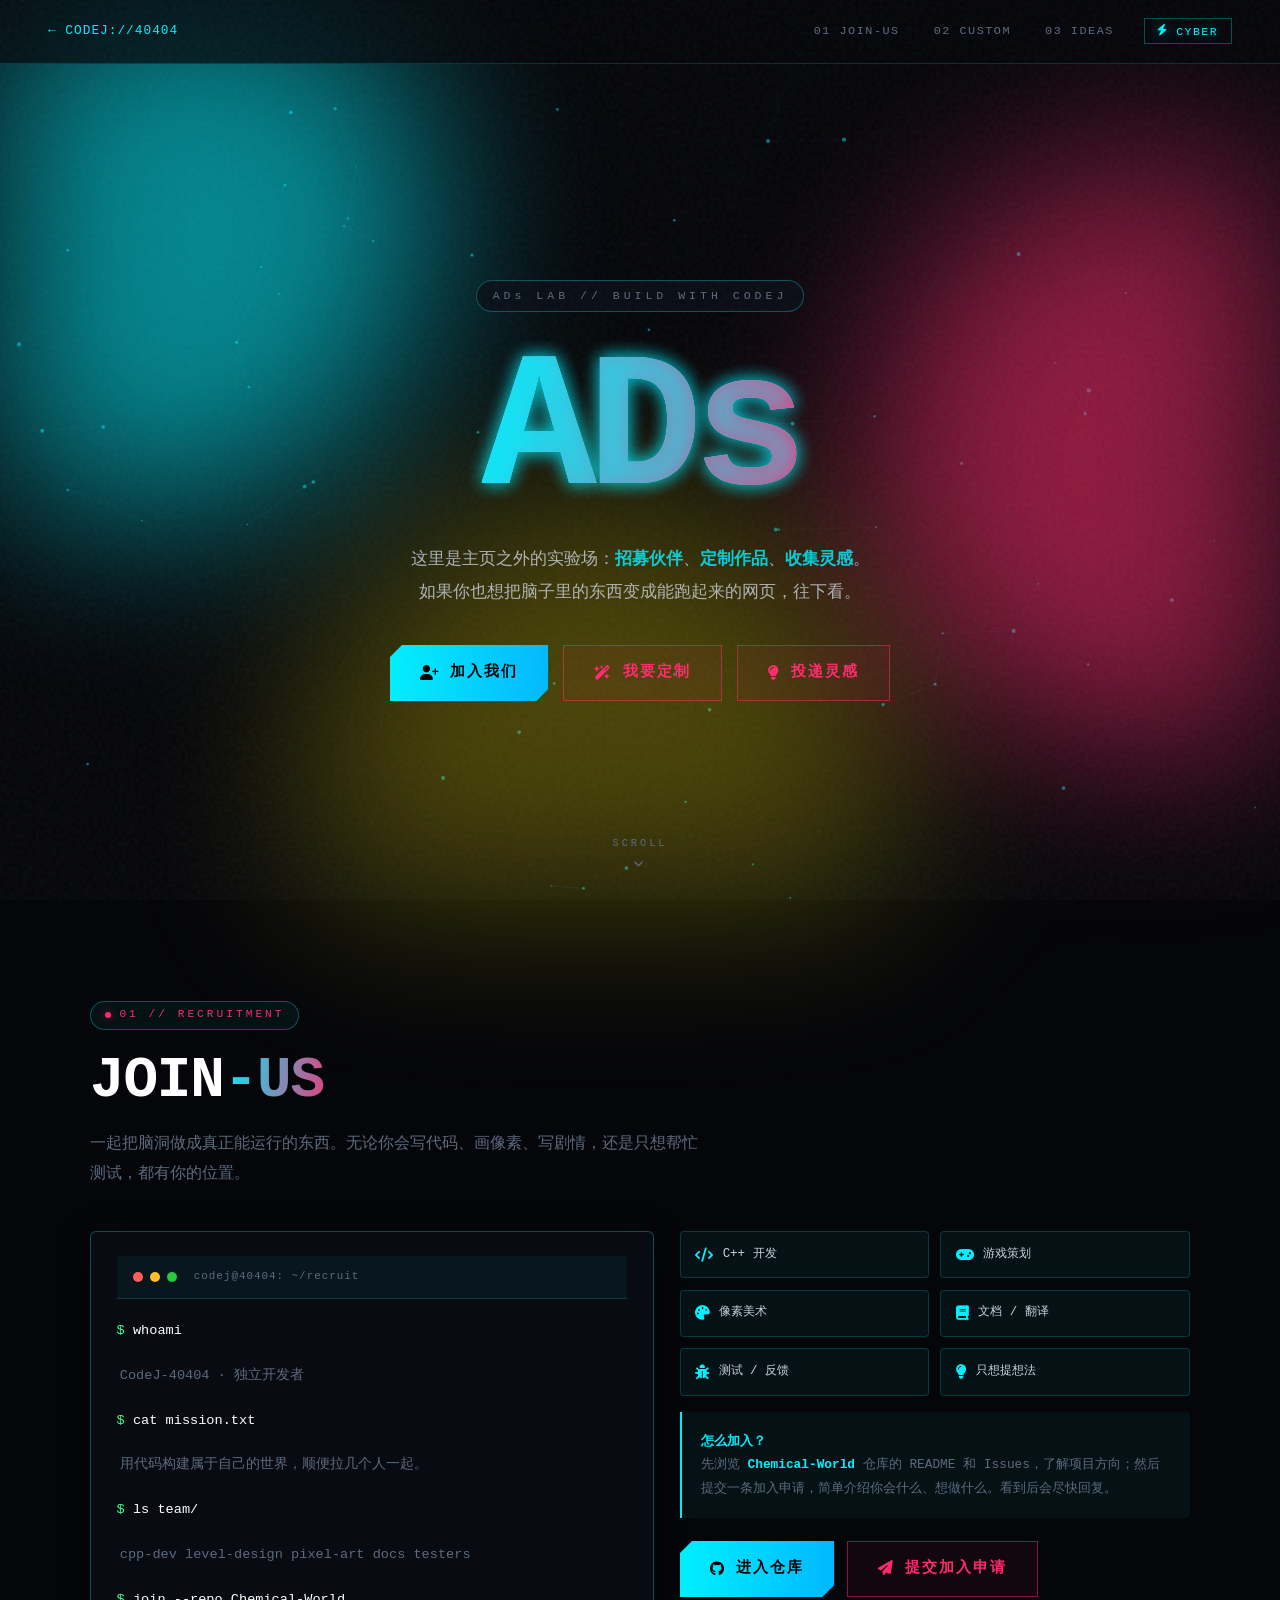
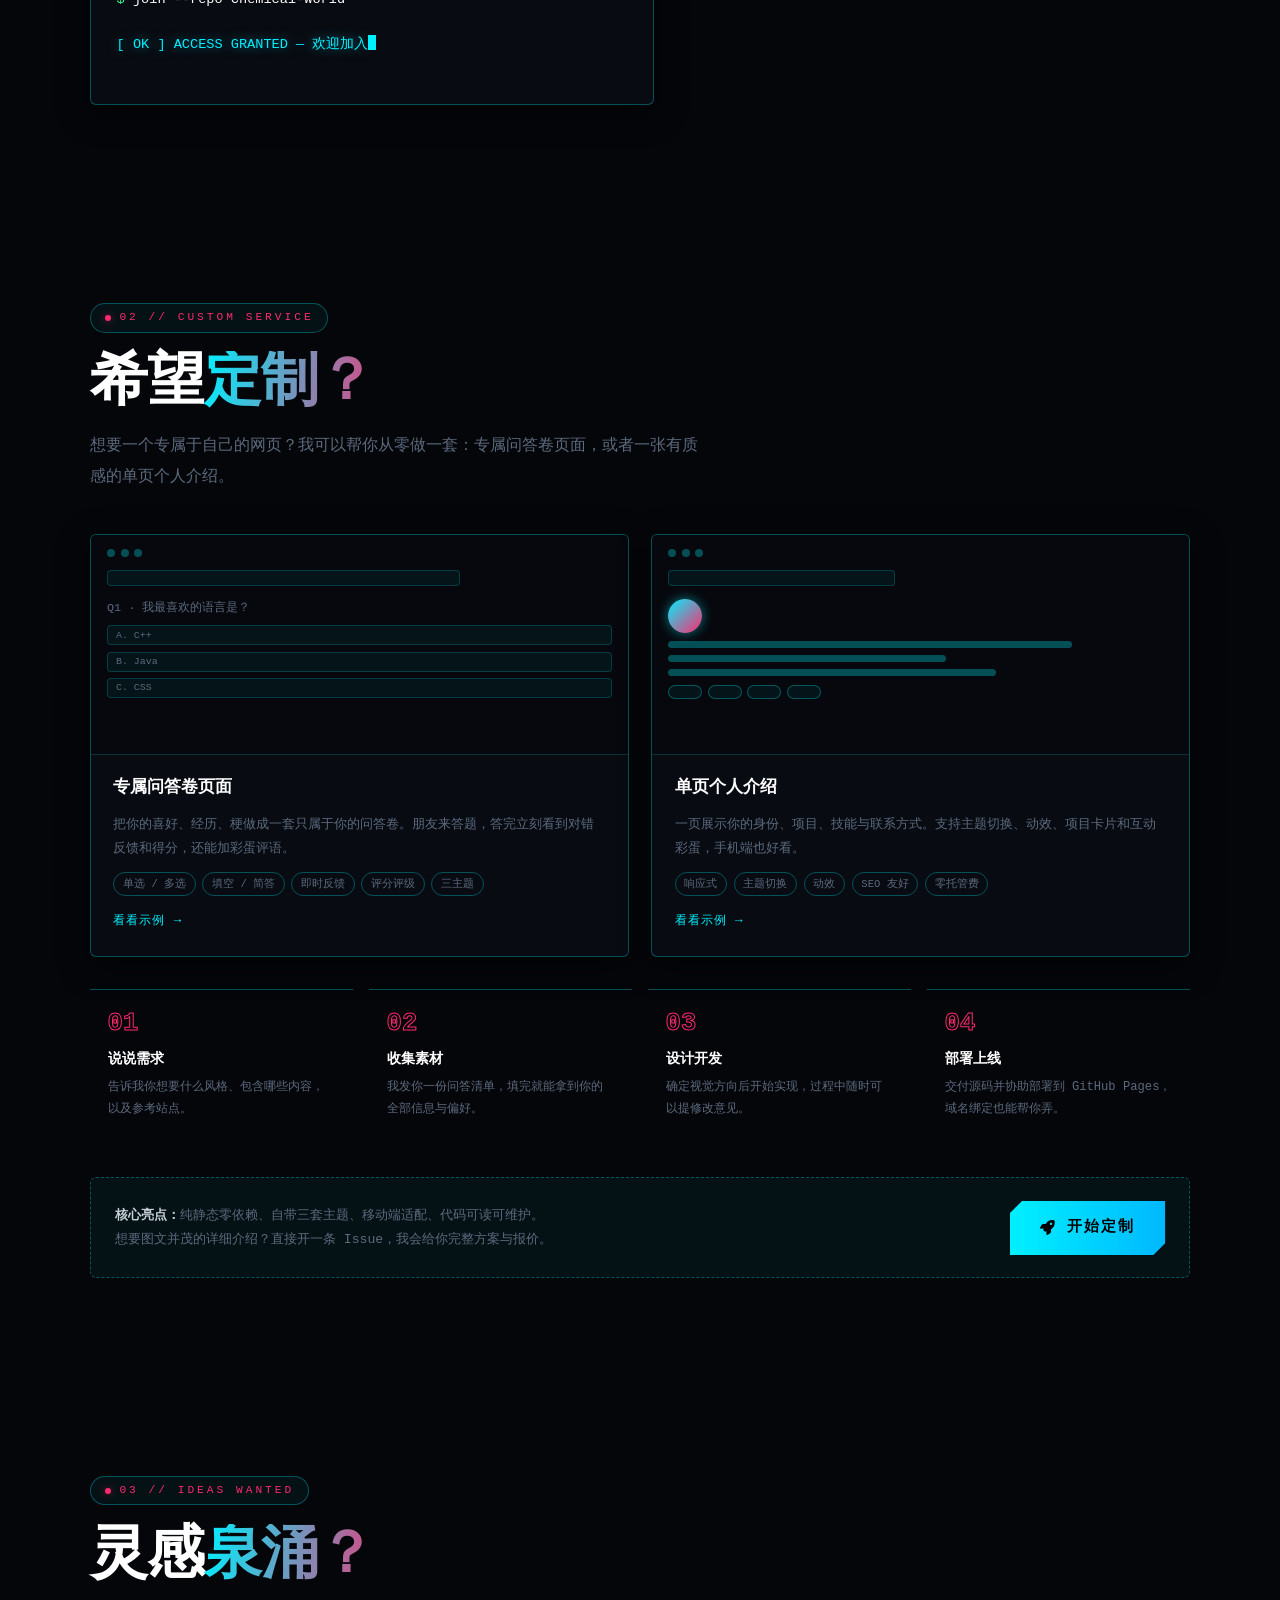
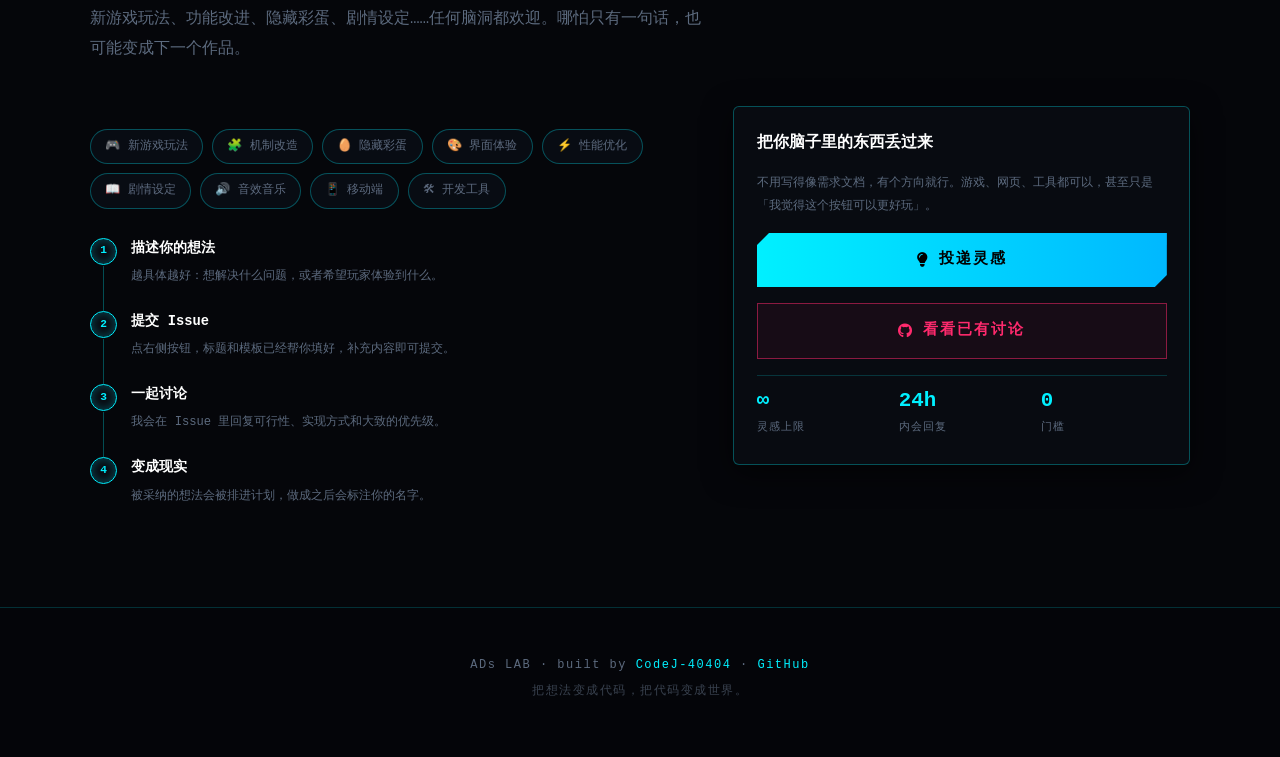
==== ads.html @ a6699bb8 "Add ADs section: recruitment, custom service and ideas hub" ====
<!DOCTYPE html>
<html lang="zh-CN" data-theme="cyber">
<head>
<meta charset="UTF-8">
<meta name="viewport" content="width=device-width, initial-scale=1.0">
<title>ADs // LAB — Join, Custom, Ideas</title>
<link rel="stylesheet" href="https://cdnjs.cloudflare.com/ajax/libs/font-awesome/6.5.2/css/all.min.css">
<link rel="stylesheet" href="style.css">
<script>
  (function(){
    try {
      var t = localStorage.getItem('codej-theme') || 'cyber';
      document.documentElement.setAttribute('data-theme', t);
    } catch(e){}
  })();
</script>
<style>
  /* ============ 基础 ============ */
  html { scroll-behavior: smooth; }
  body.ads-page {
    min-height: 100vh;
    overflow-x: hidden;
    background: var(--bg);
  }
  .ads-wrap { position: relative; z-index: 2; }

  /* ============ 背景层 ============ */
  #ad-canvas {
    position: fixed; inset: 0; width: 100%; height: 100%;
    z-index: 0; pointer-events: none; opacity: 0.85;
  }
  .aurora {
    position: fixed; inset: 0; z-index: 0; pointer-events: none; overflow: hidden;
    filter: blur(90px); opacity: 0.55;
  }
  .aurora span {
    position: absolute; border-radius: 50%;
    width: 46vw; height: 46vw; max-width: 620px; max-height: 620px;
    animation: auroraFloat 18s ease-in-out infinite alternate;
  }
  .aurora span:nth-child(1) { background: var(--a1); left: -12%; top: -8%; }
  .aurora span:nth-child(2) { background: var(--a2); right: -14%; top: 18%; animation-delay: -6s; }
  .aurora span:nth-child(3) { background: var(--a3); left: 24%; bottom: -20%; animation-delay: -11s; opacity: 0.5; }
  @keyframes auroraFloat {
    0%   { transform: translate3d(0, 0, 0) scale(1); }
    50%  { transform: translate3d(6vw, 4vh, 0) scale(1.18); }
    100% { transform: translate3d(-5vw, -3vh, 0) scale(0.9); }
  }
  .noise {
    position: fixed; inset: 0; z-index: 3; pointer-events: none; opacity: 0.05;
    background-image: url("data:image/svg+xml,%3Csvg viewBox='0 0 256 256' xmlns='http://www.w3.org/2000/svg'%3E%3Cfilter id='n'%3E%3CfeTurbulence type='fractalNoise' baseFrequency='0.85' numOctaves='3'/%3E%3C/filter%3E%3Crect width='100%25' height='100%25' filter='url(%23n)'/%3E%3C/svg%3E");
  }

  /* ============ 顶部导航 ============ */
  .ads-nav {
    position: sticky; top: 0; z-index: 40;
    display: flex; align-items: center; gap: 1rem;
    padding: 0.85rem clamp(1rem, 4vw, 3rem);
    background: color-mix(in srgb, var(--bg) 72%, transparent);
    backdrop-filter: blur(14px); -webkit-backdrop-filter: blur(14px);
    border-bottom: 1px solid var(--line);
  }
  .ads-back {
    font-size: 0.8rem; letter-spacing: 1px; text-decoration: none;
    color: var(--a1); white-space: nowrap;
  }
  .ads-back:hover { text-shadow: var(--glow-a1); }
  .ads-links { display: flex; gap: 0.4rem; margin-left: auto; }
  .ads-links a {
    font-size: 0.74rem; letter-spacing: 1.5px; text-decoration: none;
    color: var(--dim); padding: 0.45rem 0.8rem; border-radius: var(--btn-radius);
    border: 1px solid transparent; transition: color .2s, border-color .2s, background .2s;
  }
  .ads-links a:hover { color: var(--a1); border-color: var(--line2); background: var(--panel3); }
  #theme-toggle { flex-shrink: 0; }

  /* ============ 通用排版 ============ */
  .ads-section {
    max-width: 1180px; margin: 0 auto;
    padding: clamp(4.5rem, 11vh, 8rem) clamp(1rem, 4vw, 2.5rem);
    position: relative;
  }
  .sec-tag {
    display: inline-flex; align-items: center; gap: .55rem;
    font-size: .7rem; letter-spacing: 3px; color: var(--a2);
    border: 1px solid var(--line2); border-radius: 99px;
    padding: .3rem .85rem; margin-bottom: 1.2rem;
    background: var(--panel3);
  }
  .sec-tag::before {
    content: ''; width: 6px; height: 6px; border-radius: 50%;
    background: var(--a2); box-shadow: var(--glow-a2);
    animation: pulseDot 1.8s infinite;
  }
  @keyframes pulseDot { 0%,100%{opacity:1;transform:scale(1)} 50%{opacity:.3;transform:scale(.7)} }
  .sec-h {
    font-size: clamp(2rem, 5.4vw, 3.6rem); line-height: 1.1;
    color: var(--title); letter-spacing: -0.02em; margin-bottom: 1rem;
  }
  .sec-h .grad {
    background: linear-gradient(100deg, var(--a1), var(--a2) 55%, var(--a3));
    background-size: 220% 100%;
    -webkit-background-clip: text; background-clip: text; color: transparent;
    animation: gradShift 7s linear infinite;
  }
  @keyframes gradShift { to { background-position: 220% 0; } }
  .sec-p { max-width: 620px; color: var(--dim); font-size: clamp(.88rem, 1.6vw, 1rem); line-height: 1.9; }
  .sec-head-split { display: flex; align-items: flex-end; justify-content: space-between; gap: 2rem; flex-wrap: wrap; margin-bottom: 2.6rem; }

  /* ============ HERO ============ */
  .ads-hero {
    min-height: calc(100vh - 62px);
    display: flex; flex-direction: column; justify-content: center; align-items: center;
    text-align: center; padding: 5rem clamp(1rem, 4vw, 2rem) 4rem;
    position: relative;
  }
  .hero-badge {
    font-size: .72rem; letter-spacing: 4px; color: var(--dim);
    border: 1px solid var(--line2); border-radius: 99px;
    padding: .35rem 1rem; margin-bottom: 2rem;
    background: var(--panel);
    animation: badgeGlow 3s ease-in-out infinite;
  }
  @keyframes badgeGlow {
    0%,100% { box-shadow: 0 0 0 rgba(0,0,0,0); }
    50% { box-shadow: 0 0 24px var(--line2); }
  }
  .hero-title {
    position: relative; font-size: clamp(4.2rem, 17vw, 12rem);
    line-height: .92; letter-spacing: -0.05em; font-weight: 800;
    color: var(--title); margin-bottom: 1.5rem;
    text-shadow: var(--title-glow);
  }
  .hero-title .glitch {
    position: relative; display: inline-block;
    background: linear-gradient(100deg, var(--a1), var(--a2) 50%, var(--a3));
    background-size: 220% 100%;
    -webkit-background-clip: text; background-clip: text; color: transparent;
    animation: gradShift 6s linear infinite;
  }
  .hero-title .glitch::before,
  .hero-title .glitch::after {
    content: attr(data-text);
    position: absolute; inset: 0;
    background: inherit; -webkit-background-clip: text; background-clip: text;
    color: transparent; opacity: .75;
  }
  .hero-title .glitch::before { animation: glitchA 4.2s infinite steps(1); }
  .hero-title .glitch::after  { animation: glitchB 5.1s infinite steps(1); }
  @keyframes glitchA {
    0%, 92%, 100% { transform: none; clip-path: inset(0 0 100% 0); }
    93% { transform: translate(-5px, 2px); clip-path: inset(8% 0 62% 0); }
    95% { transform: translate(5px, -2px); clip-path: inset(46% 0 28% 0); }
    97% { transform: translate(-3px, 0); clip-path: inset(72% 0 8% 0); }
  }
  @keyframes glitchB {
    0%, 89%, 100% { transform: none; clip-path: inset(0 0 100% 0); }
    90% { transform: translate(4px, -2px); clip-path: inset(62% 0 12% 0); }
    94% { transform: translate(-4px, 3px); clip-path: inset(18% 0 56% 0); }
  }
  .hero-sub {
    max-width: 640px; color: var(--text); opacity: .82;
    font-size: clamp(.92rem, 1.8vw, 1.08rem); line-height: 1.9; margin-bottom: 2.2rem;
  }
  .hero-sub b { color: var(--a1); font-weight: 600; }
  .hero-cta { display: flex; gap: .9rem; flex-wrap: wrap; justify-content: center; }

  .magnet-btn {
    position: relative; display: inline-flex; align-items: center; gap: .6rem;
    padding: .95rem 1.9rem; font-size: .92rem; font-weight: 700;
    letter-spacing: 2px; text-decoration: none; border-radius: var(--btn-radius);
    clip-path: var(--btn-clip);
    background: var(--btn1-bg); color: var(--btn1-color);
    box-shadow: var(--btn1-shadow); border: none;
    transition: box-shadow .25s, transform .15s;
    will-change: transform;
  }
  .magnet-btn:hover { box-shadow: var(--btn1-shadow-h); }
  .ghost-btn {
    position: relative; display: inline-flex; align-items: center; gap: .6rem;
    padding: .95rem 1.9rem; font-size: .92rem; font-weight: 600;
    letter-spacing: 2px; text-decoration: none; border-radius: var(--btn-radius);
    color: var(--btn2-color); background: var(--btn2-bg);
    border: 1px solid var(--btn2-border);
    transition: background .25s, box-shadow .25s;
  }
  .ghost-btn:hover { background: var(--btn2-bg-h); box-shadow: var(--btn2-shadow-h); }

  .scroll-hint {
    position: absolute; bottom: 2rem; left: 50%; transform: translateX(-50%);
    display: flex; flex-direction: column; align-items: center; gap: .5rem;
    font-size: .64rem; letter-spacing: 3px; color: var(--dim);
  }
  .scroll-hint i { animation: hintDown 1.8s ease-in-out infinite; }
  @keyframes hintDown { 0%,100%{transform:translateY(0);opacity:.4} 50%{transform:translateY(7px);opacity:1} }

  /* ============ 卡片通用 ============ */
  .glass-card {
    position: relative; border: 1px solid var(--line2); border-radius: calc(var(--radius) + 6px);
    background: color-mix(in srgb, var(--panel) 88%, transparent);
    box-shadow: var(--card-shadow);
    transition: transform .3s ease, border-color .3s, box-shadow .3s;
    overflow: hidden;
  }
  .glass-card::before {
    content: ''; position: absolute; inset: 0; pointer-events: none;
    background: radial-gradient(600px circle at var(--mx, 50%) var(--my, 0%),
      color-mix(in srgb, var(--a1) 12%, transparent), transparent 45%);
    opacity: 0; transition: opacity .3s;
  }
  .glass-card:hover::before { opacity: 1; }
  .glass-card:hover { border-color: var(--a1); box-shadow: var(--card-shadow), 0 0 30px var(--line2); }

  /* ============ 01 JOIN ============ */
  .join-grid {
    display: grid; grid-template-columns: 1.05fr .95fr; gap: 1.6rem; align-items: stretch;
  }
  .terminal {
    padding: 1.5rem 1.6rem 1.8rem; display: flex; flex-direction: column;
    font-size: .85rem; line-height: 2;
  }
  .term-bar { display: flex; align-items: center; gap: .45rem; margin-bottom: 1.1rem; }
  .term-bar i { width: 10px; height: 10px; border-radius: 50%; background: var(--line2); }
  .term-bar i:nth-child(1) { background: #ff5f57; }
  .term-bar i:nth-child(2) { background: #febc2e; }
  .term-bar i:nth-child(3) { background: #28c840; }
  .term-bar span { margin-left: .6rem; font-size: .68rem; color: var(--dim); letter-spacing: 1px; }
  .term-line { opacity: 0; transform: translateY(5px); animation: termIn .45s forwards; }
  .term-line:nth-child(2) { animation-delay: .15s; }
  .term-line:nth-child(3) { animation-delay: .35s; }
  .term-line:nth-child(4) { animation-delay: .55s; }
  .term-line:nth-child(5) { animation-delay: .75s; }
  .term-line:nth-child(6) { animation-delay: .95s; }
  .term-line:nth-child(7) { animation-delay: 1.15s; }
  .term-line:nth-child(8) { animation-delay: 1.35s; }
  @keyframes termIn { to { opacity: 1; transform: none; } }
  .term-prompt { color: var(--green); }
  .term-cmd { color: var(--title); }
  .term-out { color: var(--dim); padding-left: .2rem; }
  .term-ok { color: var(--a1); text-shadow: var(--glow-a1); }
  .term-cursor { display: inline-block; width: 8px; height: 15px; background: var(--a1); vertical-align: -2px; animation: cursorBlink 1s steps(1) infinite; }
  @keyframes cursorBlink { 0%,50%{opacity:1} 51%,100%{opacity:0} }

  .join-side { display: flex; flex-direction: column; gap: 1rem; }
  .join-roles { display: grid; grid-template-columns: 1fr 1fr; gap: .7rem; }
  .role-chip {
    display: flex; align-items: center; gap: .6rem;
    padding: .8rem .9rem; font-size: .78rem;
    border: 1px solid var(--line); border-radius: calc(var(--radius) + 4px);
    background: var(--panel3); color: var(--text);
    transition: border-color .2s, transform .2s;
  }
  .role-chip:hover { border-color: var(--a1); transform: translateY(-2px); }
  .role-chip i { color: var(--a1); font-size: .9rem; }
  .join-note {
    padding: 1.1rem 1.2rem; font-size: .8rem; line-height: 1.85; color: var(--dim);
    border-left: 2px solid var(--a1); background: var(--panel3);
    border-radius: 0 calc(var(--radius) + 4px) calc(var(--radius) + 4px) 0;
  }
  .join-note b { color: var(--a1); }
  .join-actions { display: flex; gap: .8rem; flex-wrap: wrap; margin-top: .4rem; }

  /* ============ 02 CUSTOM ============ */
  .custom-grid { display: grid; grid-template-columns: 1fr 1fr; gap: 1.4rem; margin-bottom: 1.6rem; }
  .showcase { display: flex; flex-direction: column; }
  .mock-frame {
    position: relative; height: 220px; overflow: hidden;
    background: var(--panel2); border-bottom: 1px solid var(--line);
    padding: .9rem 1rem;
  }
  .mock-dots { display: flex; gap: .35rem; margin-bottom: .8rem; }
  .mock-dots i { width: 8px; height: 8px; border-radius: 50%; background: var(--line2); }
  .mock-url {
    height: 16px; border-radius: 4px; background: var(--panel3);
    border: 1px solid var(--line); margin-bottom: .8rem; width: 70%;
  }
  .mock-q { font-size: .74rem; color: var(--dim); margin-bottom: .5rem; }
  .mock-opt {
    height: 20px; border: 1px solid var(--line); border-radius: 4px;
    margin-bottom: .4rem; background: var(--panel3);
    display: flex; align-items: center; padding: 0 .5rem;
    font-size: .62rem; color: var(--dim);
    transition: border-color .3s, color .3s, background .3s;
  }
  .showcase:hover .mock-opt:first-of-type { border-color: var(--a1); color: var(--a1); background: color-mix(in srgb, var(--a1) 10%, transparent); }
  .mock-avatar {
    width: 34px; height: 34px; border-radius: 50%; margin-bottom: .5rem;
    background: linear-gradient(135deg, var(--a1), var(--a2));
    box-shadow: var(--glow-a1);
  }
  .mock-line { height: 7px; border-radius: 4px; background: var(--line2); margin-bottom: .45rem; }
  .mock-line.w80 { width: 80%; } .mock-line.w55 { width: 55%; } .mock-line.w65 { width: 65%; }
  .mock-chips { display: flex; gap: .35rem; margin-top: .6rem; }
  .mock-chips i { height: 14px; width: 34px; border-radius: 99px; background: var(--panel3); border: 1px solid var(--line2); }
  .showcase-body { padding: 1.3rem 1.4rem 1.5rem; display: flex; flex-direction: column; gap: .7rem; flex: 1; }
  .showcase-title { font-size: 1.05rem; color: var(--title); font-weight: 700; }
  .showcase-desc { font-size: .82rem; color: var(--dim); line-height: 1.8; flex: 1; }
  .showcase-feats { display: flex; flex-wrap: wrap; gap: .4rem; }
  .showcase-feats span {
    font-size: .66rem; padding: .18rem .55rem; border-radius: 99px;
    border: 1px solid var(--line2); color: var(--dim);
  }
  .demo-link {
    align-self: flex-start; margin-top: .3rem; font-size: .78rem;
    color: var(--a1); text-decoration: none; letter-spacing: 1px;
  }
  .demo-link:hover { text-shadow: var(--glow-a1); }

  .steps { display: grid; grid-template-columns: repeat(4, 1fr); gap: 1rem; margin: 2rem 0 2.2rem; }
  .step {
    padding: 1.3rem 1.1rem; position: relative;
    border-top: 1px solid var(--line2);
  }
  .step::before {
    content: ''; position: absolute; top: -1px; left: 0; width: 0; height: 1px;
    background: var(--a1); box-shadow: var(--glow-a1);
    transition: width .5s ease;
  }
  .step:hover::before { width: 100%; }
  .step-num {
    font-size: 1.6rem; font-weight: 800; line-height: 1;
    color: transparent; -webkit-text-stroke: 1px var(--a2);
    margin-bottom: .7rem;
  }
  .step-name { font-size: .9rem; color: var(--title); font-weight: 600; margin-bottom: .4rem; }
  .step-desc { font-size: .76rem; color: var(--dim); line-height: 1.8; }
  .custom-foot {
    display: flex; align-items: center; justify-content: space-between;
    gap: 1.2rem; flex-wrap: wrap;
    padding: 1.4rem 1.5rem; border: 1px dashed var(--line2);
    border-radius: calc(var(--radius) + 6px); background: var(--panel3);
  }
  .custom-foot p { font-size: .82rem; color: var(--dim); line-height: 1.8; max-width: 620px; }
  .custom-foot b { color: var(--text); }

  /* ============ 03 IDEAS ============ */
  .ideas-layout { display: grid; grid-template-columns: 1.15fr .85fr; gap: 1.6rem; align-items: start; }
  .idea-chips { display: flex; flex-wrap: wrap; gap: .55rem; margin: 1.4rem 0 1.8rem; }
  .idea-chip {
    font-size: .76rem; padding: .45rem .9rem; border-radius: 99px;
    border: 1px solid var(--line2); color: var(--dim); background: var(--panel);
    transition: all .25s; cursor: default;
  }
  .idea-chip:hover {
    color: var(--a1); border-color: var(--a1);
    transform: translateY(-3px) rotate(-1deg);
    box-shadow: 0 0 18px var(--line2);
  }
  .idea-flow { display: flex; flex-direction: column; gap: 0; }
  .flow-item { display: flex; gap: .9rem; position: relative; padding-bottom: 1.4rem; }
  .flow-item:last-child { padding-bottom: 0; }
  .flow-item::before {
    content: ''; position: absolute; left: 13px; top: 28px; bottom: 0; width: 1px;
    background: var(--line2);
  }
  .flow-item:last-child::before { display: none; }
  .flow-dot {
    width: 27px; height: 27px; flex-shrink: 0; border-radius: 50%;
    display: grid; place-items: center; font-size: .7rem; font-weight: 700;
    border: 1px solid var(--a1); color: var(--a1); background: var(--panel);
    box-shadow: inset 0 0 10px var(--line2);
  }
  .flow-text strong { display: block; font-size: .86rem; color: var(--title); margin-bottom: .2rem; font-weight: 600; }
  .flow-text span { font-size: .76rem; color: var(--dim); line-height: 1.75; }
  .idea-side { padding: 1.5rem 1.4rem; display: flex; flex-direction: column; gap: 1rem; }
  .idea-side h3 { font-size: .98rem; color: var(--title); }
  .idea-side p { font-size: .78rem; color: var(--dim); line-height: 1.8; }
  .idea-side .big-cta { width: 100%; justify-content: center; }
  .idea-stats { display: flex; gap: 1rem; padding-top: .8rem; border-top: 1px solid var(--line); }
  .idea-stats div { flex: 1; }
  .idea-stats b { display: block; font-size: 1.3rem; color: var(--a1); line-height: 1.2; }
  .idea-stats span { font-size: .66rem; color: var(--dim); letter-spacing: 1px; }

  /* ============ 页脚 ============ */
  .ads-footer {
    text-align: center; padding: 3rem 1rem 3.5rem;
    border-top: 1px solid var(--line); color: var(--dim); font-size: .75rem;
  }
  .ads-footer a { color: var(--a1); text-decoration: none; }
  .ads-footer a:hover { text-decoration: underline; }

  /* ============ 滚动揭示 ============ */
  .reveal { opacity: 0; transform: translateY(28px); transition: opacity .7s ease, transform .7s cubic-bezier(.2,.7,.2,1); }
  .reveal.in { opacity: 1; transform: none; }

  /* ============ 响应式 ============ */
  @media (max-width: 900px) {
    .join-grid, .custom-grid, .ideas-layout { grid-template-columns: 1fr; }
    .steps { grid-template-columns: 1fr 1fr; }
    .ads-hero { min-height: auto; padding-top: 5rem; padding-bottom: 5rem; }
    .scroll-hint { display: none; }
  }
  @media (max-width: 640px) {
    .ads-nav { padding: .7rem 1rem; gap: .6rem; }
    .ads-links { display: none; }
    .ads-back { font-size: .74rem; }
    .hero-title { font-size: clamp(3.6rem, 22vw, 6rem); }
    .hero-cta { flex-direction: column; width: 100%; }
    .hero-cta > a { justify-content: center; width: 100%; }
    .join-roles { grid-template-columns: 1fr; }
    .steps { grid-template-columns: 1fr; }
    .custom-foot { flex-direction: column; align-items: stretch; text-align: center; }
    .custom-foot .magnet-btn { justify-content: center; }
    .join-actions > a { flex: 1; justify-content: center; }
    .mock-frame { height: 190px; }
    .ads-section { padding-top: 3.6rem; padding-bottom: 3.6rem; }
  }
  @media (prefers-reduced-motion: reduce) {
    *, *::before, *::after { animation-duration: .01ms !important; animation-iteration-count: 1 !important; transition-duration: .01ms !important; }
    .reveal { opacity: 1; transform: none; }
  }
</style>
</head>
<body class="ads-page">
<canvas id="ad-canvas" aria-hidden="true"></canvas>
<div class="aurora" aria-hidden="true"><span></span><span></span><span></span></div>
<div class="noise" aria-hidden="true"></div>

<div class="ads-wrap">
  <header class="ads-nav">
    <a class="ads-back" href="index.html">← CODEJ://40404</a>
    <nav class="ads-links" aria-label="分区导航">
      <a href="#join">01 JOIN-US</a>
      <a href="#custom">02 CUSTOM</a>
      <a href="#ideas">03 IDEAS</a>
    </nav>
    <button id="theme-toggle" class="theme-btn" type="button" aria-label="切换主题"></button>
  </header>

  <main>
    <!-- HERO -->
    <section class="ads-hero">
      <div class="hero-badge">ADs LAB // BUILD WITH CODEJ</div>
      <h1 class="hero-title"><span class="glitch" data-text="ADs">ADs</span></h1>
      <p class="hero-sub">
        这里是主页之外的实验场：<b>招募伙伴</b>、<b>定制作品</b>、<b>收集灵感</b>。<br>
        如果你也想把脑子里的东西变成能跑起来的网页，往下看。
      </p>
      <div class="hero-cta">
        <a class="magnet-btn" href="#join"><i class="fas fa-user-plus"></i> 加入我们</a>
        <a class="ghost-btn" href="#custom"><i class="fas fa-wand-magic-sparkles"></i> 我要定制</a>
        <a class="ghost-btn" href="#ideas"><i class="fas fa-lightbulb"></i> 投递灵感</a>
      </div>
      <div class="scroll-hint"><span>SCROLL</span><i class="fas fa-chevron-down"></i></div>
    </section>

    <!-- 01 JOIN-US -->
    <section id="join" class="ads-section reveal">
      <div class="sec-head-split">
        <div>
          <div class="sec-tag">01 // RECRUITMENT</div>
          <h2 class="sec-h">JOIN<span class="grad">-US</span></h2>
          <p class="sec-p">一起把脑洞做成真正能运行的东西。无论你会写代码、画像素、写剧情，还是只想帮忙测试，都有你的位置。</p>
        </div>
      </div>

      <div class="join-grid">
        <div class="glass-card terminal" aria-label="招募终端预览">
          <div class="term-bar"><i></i><i></i><i></i><span>codej@40404: ~/recruit</span></div>
          <div class="term-line"><span class="term-prompt">$</span> <span class="term-cmd">whoami</span></div>
          <div class="term-line term-out">CodeJ-40404 · 独立开发者</div>
          <div class="term-line"><span class="term-prompt">$</span> <span class="term-cmd">cat mission.txt</span></div>
          <div class="term-line term-out">用代码构建属于自己的世界，顺便拉几个人一起。</div>
          <div class="term-line"><span class="term-prompt">$</span> <span class="term-cmd">ls team/</span></div>
          <div class="term-line term-out">cpp-dev  level-design  pixel-art  docs  testers</div>
          <div class="term-line"><span class="term-prompt">$</span> <span class="term-cmd">join --repo Chemical-World</span></div>
          <div class="term-line term-ok">[ OK ] ACCESS GRANTED — 欢迎加入<span class="term-cursor"></span></div>
        </div>

        <div class="join-side">
          <div class="join-roles">
            <div class="role-chip"><i class="fas fa-code"></i> C++ 开发</div>
            <div class="role-chip"><i class="fas fa-gamepad"></i> 游戏策划</div>
            <div class="role-chip"><i class="fas fa-palette"></i> 像素美术</div>
            <div class="role-chip"><i class="fas fa-book"></i> 文档 / 翻译</div>
            <div class="role-chip"><i class="fas fa-bug"></i> 测试 / 反馈</div>
            <div class="role-chip"><i class="fas fa-lightbulb"></i> 只想提想法</div>
          </div>
          <div class="join-note">
            <b>怎么加入？</b><br>
            先浏览 <b>Chemical-World</b> 仓库的 README 和 Issues，了解项目方向；然后提交一条加入申请，简单介绍你会什么、想做什么。看到后会尽快回复。
          </div>
          <div class="join-actions">
            <a class="magnet-btn" href="https://github.com/CodeJ-40404/Chemical-World" target="_blank" rel="noopener noreferrer">
              <i class="fab fa-github"></i> 进入仓库
            </a>
            <a class="ghost-btn"
               href="https://github.com/CodeJ-40404/Chemical-World/issues/new"
               data-issue-repo="Chemical-World"
               data-issue-title="[Join] 申请加入 Chemical-World"
               data-issue-body="## 我是谁&#10;（昵称 / GitHub）&#10;&#10;## 我会什么&#10;（语言 / 技能 / 作品链接）&#10;&#10;## 我想参与什么&#10;（开发 / 策划 / 美术 / 文档 / 测试）&#10;&#10;## 其他想说的"
               target="_blank" rel="noopener noreferrer">
              <i class="fas fa-paper-plane"></i> 提交加入申请
            </a>
          </div>
        </div>
      </div>
    </section>

    <!-- 02 CUSTOM -->
    <section id="custom" class="ads-section reveal">
      <div class="sec-head-split">
        <div>
          <div class="sec-tag">02 // CUSTOM SERVICE</div>
          <h2 class="sec-h">希望<span class="grad">定制？</span></h2>
          <p class="sec-p">想要一个专属于自己的网页？我可以帮你从零做一套：专属问答卷页面，或者一张有质感的单页个人介绍。</p>
        </div>
      </div>

      <div class="custom-grid">
        <div class="glass-card showcase">
          <div class="mock-frame" aria-hidden="true">
            <div class="mock-dots"><i></i><i></i><i></i></div>
            <div class="mock-url"></div>
            <div class="mock-q">Q1 · 我最喜欢的语言是？</div>
            <div class="mock-opt">A. C++</div>
            <div class="mock-opt">B. Java</div>
            <div class="mock-opt">C. CSS</div>
          </div>
          <div class="showcase-body">
            <h3 class="showcase-title">专属问答卷页面</h3>
            <p class="showcase-desc">把你的喜好、经历、梗做成一套只属于你的问答卷。朋友来答题，答完立刻看到对错反馈和得分，还能加彩蛋评语。</p>
            <div class="showcase-feats">
              <span>单选 / 多选</span><span>填空 / 简答</span><span>即时反馈</span><span>评分评级</span><span>三主题</span>
            </div>
            <a class="demo-link" href="quiz.html">看看示例 →</a>
          </div>
        </div>

        <div class="glass-card showcase">
          <div class="mock-frame" aria-hidden="true">
            <div class="mock-dots"><i></i><i></i><i></i></div>
            <div class="mock-url" style="width:45%"></div>
            <div class="mock-avatar"></div>
            <div class="mock-line w80"></div>
            <div class="mock-line w55"></div>
            <div class="mock-line w65"></div>
            <div class="mock-chips"><i></i><i></i><i></i><i></i></div>
          </div>
          <div class="showcase-body">
            <h3 class="showcase-title">单页个人介绍</h3>
            <p class="showcase-desc">一页展示你的身份、项目、技能与联系方式。支持主题切换、动效、项目卡片和互动彩蛋，手机端也好看。</p>
            <div class="showcase-feats">
              <span>响应式</span><span>主题切换</span><span>动效</span><span>SEO 友好</span><span>零托管费</span>
            </div>
            <a class="demo-link" href="index.html">看看示例 →</a>
          </div>
        </div>
      </div>

      <div class="steps">
        <div class="step">
          <div class="step-num">01</div>
          <div class="step-name">说说需求</div>
          <div class="step-desc">告诉我你想要什么风格、包含哪些内容，以及参考站点。</div>
        </div>
        <div class="step">
          <div class="step-num">02</div>
          <div class="step-name">收集素材</div>
          <div class="step-desc">我发你一份问答清单，填完就能拿到你的全部信息与偏好。</div>
        </div>
        <div class="step">
          <div class="step-num">03</div>
          <div class="step-name">设计开发</div>
          <div class="step-desc">确定视觉方向后开始实现，过程中随时可以提修改意见。</div>
        </div>
        <div class="step">
          <div class="step-num">04</div>
          <div class="step-name">部署上线</div>
          <div class="step-desc">交付源码并协助部署到 GitHub Pages，域名绑定也能帮你弄。</div>
        </div>
      </div>

      <div class="custom-foot">
        <p>
          <b>核心亮点：</b>纯静态零依赖、自带三套主题、移动端适配、代码可读可维护。<br>
          想要图文并茂的详细介绍？直接开一条 Issue，我会给你完整方案与报价。
        </p>
        <a class="magnet-btn"
           href="https://github.com/CodeJ-40404/CodeJ-40404/issues/new"
           data-issue-repo="CodeJ-40404"
           data-issue-title="[Custom] 我想定制一个网页"
           data-issue-body="## 我想要&#10;- [ ] 专属问答卷页面&#10;- [ ] 单页个人介绍&#10;- [ ] 其他&#10;&#10;## 风格偏好&#10;（赛博朋克 / 星空 / 简约现代 / 其他）&#10;&#10;## 必须包含的内容&#10;- &#10;&#10;## 参考链接&#10;- &#10;&#10;## 期望上线时间&#10;（不用太精确）"
           target="_blank" rel="noopener noreferrer">
          <i class="fas fa-rocket"></i> 开始定制
        </a>
      </div>
    </section>

    <!-- 03 IDEAS -->
    <section id="ideas" class="ads-section reveal">
      <div class="sec-head-split">
        <div>
          <div class="sec-tag">03 // IDEAS WANTED</div>
          <h2 class="sec-h">灵感<span class="grad">泉涌？</span></h2>
          <p class="sec-p">新游戏玩法、功能改进、隐藏彩蛋、剧情设定……任何脑洞都欢迎。哪怕只有一句话，也可能变成下一个作品。</p>
        </div>
      </div>

      <div class="ideas-layout">
        <div>
          <div class="idea-chips">
            <span class="idea-chip">🎮 新游戏玩法</span>
            <span class="idea-chip">🧩 机制改造</span>
            <span class="idea-chip">🥚 隐藏彩蛋</span>
            <span class="idea-chip">🎨 界面体验</span>
            <span class="idea-chip">⚡ 性能优化</span>
            <span class="idea-chip">📖 剧情设定</span>
            <span class="idea-chip">🔊 音效音乐</span>
            <span class="idea-chip">📱 移动端</span>
            <span class="idea-chip">🛠 开发工具</span>
          </div>

          <div class="idea-flow">
            <div class="flow-item">
              <div class="flow-dot">1</div>
              <div class="flow-text">
                <strong>描述你的想法</strong>
                <span>越具体越好：想解决什么问题，或者希望玩家体验到什么。</span>
              </div>
            </div>
            <div class="flow-item">
              <div class="flow-dot">2</div>
              <div class="flow-text">
                <strong>提交 Issue</strong>
                <span>点右侧按钮，标题和模板已经帮你填好，补充内容即可提交。</span>
              </div>
            </div>
            <div class="flow-item">
              <div class="flow-dot">3</div>
              <div class="flow-text">
                <strong>一起讨论</strong>
                <span>我会在 Issue 里回复可行性、实现方式和大致的优先级。</span>
              </div>
            </div>
            <div class="flow-item">
              <div class="flow-dot">4</div>
              <div class="flow-text">
                <strong>变成现实</strong>
                <span>被采纳的想法会被排进计划，做成之后会标注你的名字。</span>
              </div>
            </div>
          </div>
        </div>

        <div class="glass-card idea-side">
          <h3>把你脑子里的东西丢过来</h3>
          <p>不用写得像需求文档，有个方向就行。游戏、网页、工具都可以，甚至只是「我觉得这个按钮可以更好玩」。</p>
          <a class="magnet-btn big-cta"
             href="https://github.com/CodeJ-40404/CodeJ-40404/issues/new"
             data-issue-repo="CodeJ-40404"
             data-issue-title="[Idea] 我有一个想法"
             data-issue-body="## 灵感内容&#10;（一句话描述也可以）&#10;&#10;## 它解决什么问题 / 带来什么体验&#10;- &#10;&#10;## 参考或草图&#10;- "
             target="_blank" rel="noopener noreferrer">
            <i class="fas fa-lightbulb"></i> 投递灵感
          </a>
          <a class="ghost-btn"
             href="https://github.com/CodeJ-40404/CodeJ-40404/issues"
             target="_blank" rel="noopener noreferrer"
             style="justify-content:center">
            <i class="fab fa-github"></i> 看看已有讨论
          </a>
          <div class="idea-stats">
            <div><b>∞</b><span>灵感上限</span></div>
            <div><b>24h</b><span>内会回复</span></div>
            <div><b>0</b><span>门槛</span></div>
          </div>
        </div>
      </div>
    </section>
  </main>

  <footer class="ads-footer">
    <p>ADs LAB · built by <a href="index.html">CodeJ-40404</a> · <a href="https://github.com/CodeJ-40404" target="_blank" rel="noopener noreferrer">GitHub</a></p>
    <p style="margin-top:.4rem;opacity:.6">把想法变成代码，把代码变成世界。</p>
  </footer>
</div>

<script>
/* ================= 主题 ================= */
var THEMES = [
  { id: 'modern', name: 'MODERN', icon: 'fa-feather' },
  { id: 'star',   name: 'STAR',   icon: 'fa-star' },
  { id: 'cyber',  name: 'CYBER',  icon: 'fa-bolt' }
];
var themeBtn = document.getElementById('theme-toggle');
function currentTheme() { return document.documentElement.dataset.theme || 'cyber'; }
function applyTheme(id) {
  document.documentElement.dataset.theme = id;
  try { localStorage.setItem('codej-theme', id); } catch(e) {}
  var t = THEMES.filter(function(x){ return x.id === id; })[0];
  if (themeBtn && t) {
    themeBtn.innerHTML = '<i class="fas ' + t.icon + '"></i> ' + t.name;
    var next = THEMES[(THEMES.indexOf(t) + 1) % THEMES.length];
    themeBtn.title = '切换主题 → ' + next.name;
    themeBtn.setAttribute('aria-label', '切换主题，当前 ' + t.name);
  }
}
if (themeBtn) {
  themeBtn.addEventListener('click', function(){
    var i = THEMES.map(function(t){ return t.id; }).indexOf(currentTheme());
    applyTheme(THEMES[(i + 1) % THEMES.length].id);
  });
}
applyTheme(currentTheme());

/* ================= Issue 模板链接 ================= */
document.querySelectorAll('[data-issue-title]').forEach(function (a) {
  var repo = a.getAttribute('data-issue-repo') || 'CodeJ-40404';
  var title = a.getAttribute('data-issue-title') || '';
  var body = (a.getAttribute('data-issue-body') || '').replace(/&#10;/g, '\n');
  a.href = 'https://github.com/CodeJ-40404/' + repo +
           '/issues/new?title=' + encodeURIComponent(title) +
           '&body=' + encodeURIComponent(body);
});

/* ================= 滚动揭示 ================= */
var revealEls = document.querySelectorAll('.reveal');
if ('IntersectionObserver' in window) {
  var io = new IntersectionObserver(function (entries) {
    entries.forEach(function (e) {
      if (e.isIntersecting) { e.target.classList.add('in'); io.unobserve(e.target); }
    });
  }, { threshold: 0.12 });
  revealEls.forEach(function (el) { io.observe(el); });
} else {
  revealEls.forEach(function (el) { el.classList.add('in'); });
}

/* ================= 卡片光斑 + 3D 倾斜 ================= */
var reducedMotion = window.matchMedia('(prefers-reduced-motion: reduce)').matches;
document.querySelectorAll('.glass-card').forEach(function (card) {
  card.addEventListener('mousemove', function (e) {
    var r = card.getBoundingClientRect();
    var x = e.clientX - r.left, y = e.clientY - r.top;
    card.style.setProperty('--mx', x + 'px');
    card.style.setProperty('--my', y + 'px');
    if (!reducedMotion) {
      var rx = ((y / r.height) - 0.5) * -4;
      var ry = ((x / r.width) - 0.5) * 4;
      card.style.transform = 'perspective(900px) rotateX(' + rx + 'deg) rotateY(' + ry + 'deg)';
    }
  });
  card.addEventListener('mouseleave', function () {
    card.style.transform = '';
  });
});

/* ================= 磁吸按钮 ================= */
document.querySelectorAll('.magnet-btn').forEach(function (btn) {
  if (reducedMotion) return;
  btn.addEventListener('mousemove', function (e) {
    var r = btn.getBoundingClientRect();
    var dx = (e.clientX - r.left - r.width / 2) * 0.18;
    var dy = (e.clientY - r.top - r.height / 2) * 0.28;
    btn.style.transform = 'translate(' + dx + 'px,' + dy + 'px)';
  });
  btn.addEventListener('mouseleave', function () { btn.style.transform = ''; });
});

/* ================= 粒子星网画布 ================= */
(function () {
  var canvas = document.getElementById('ad-canvas');
  if (!canvas) return;
  var ctx = canvas.getContext('2d');
  var particles = [];
  var W = 0, H = 0, dpr = 1;
  var mouse = { x: -9999, y: -9999 };
  var colorA = { r: 0, g: 240, b: 255 }, colorB = { r: 255, g: 42, b: 109 };

  function hexToRgb(hex) {
    hex = (hex || '').trim();
    if (hex.charAt(0) !== '#') return null;
    if (hex.length === 4) {
      hex = '#' + hex[1] + hex[1] + hex[2] + hex[2] + hex[3] + hex[3];
    }
    if (hex.length !== 7) return null;
    return {
      r: parseInt(hex.slice(1, 3), 16),
      g: parseInt(hex.slice(3, 5), 16),
      b: parseInt(hex.slice(5, 7), 16)
    };
  }
  function readColors() {
    var cs = getComputedStyle(document.documentElement);
    colorA = hexToRgb(cs.getPropertyValue('--a1')) || colorA;
    colorB = hexToRgb(cs.getPropertyValue('--a2')) || colorB;
  }
  function resize() {
    dpr = Math.min(window.devicePixelRatio || 1, 2);
    W = window.innerWidth; H = window.innerHeight;
    canvas.width = W * dpr; canvas.height = H * dpr;
    canvas.style.width = W + 'px'; canvas.style.height = H + 'px';
    ctx.setTransform(dpr, 0, 0, dpr, 0, 0);
    var count = Math.min(110, Math.max(36, Math.round(W * H / 16000)));
    particles = [];
    for (var i = 0; i < count; i++) {
      particles.push({
        x: Math.random() * W,
        y: Math.random() * H,
        vx: (Math.random() - 0.5) * 0.35,
        vy: (Math.random() - 0.5) * 0.35,
        r: Math.random() * 1.6 + 0.6
      });
    }
  }
  function draw() {
    ctx.clearRect(0, 0, W, H);
    var i, j, p, q, dx, dy, dist, link = 130;
    for (i = 0; i < particles.length; i++) {
      p = particles[i];
      p.x += p.vx; p.y += p.vy;
      if (p.x < -20) p.x = W + 20; else if (p.x > W + 20) p.x = -20;
      if (p.y < -20) p.y = H + 20; else if (p.y > H + 20) p.y = -20;

      // 鼠标轻微排斥
      dx = p.x - mouse.x; dy = p.y - mouse.y;
      dist = Math.sqrt(dx * dx + dy * dy);
      if (dist < 110 && dist > 0.1) {
        var f = (110 - dist) / 110 * 0.55;
        p.x += dx / dist * f; p.y += dy / dist * f;
      }

      ctx.beginPath();
      ctx.arc(p.x, p.y, p.r, 0, Math.PI * 2);
      ctx.fillStyle = 'rgba(' + colorA.r + ',' + colorA.g + ',' + colorA.b + ',0.55)';
      ctx.fill();
    }
    for (i = 0; i < particles.length; i++) {
      p = particles[i];
      for (j = i + 1; j < particles.length; j++) {
        q = particles[j];
        dx = p.x - q.x; dy = p.y - q.y;
        dist = Math.sqrt(dx * dx + dy * dy);
        if (dist < link) {
          var alpha = (1 - dist / link) * 0.22;
          var c = (i % 3 === 0) ? colorB : colorA;
          ctx.beginPath();
          ctx.moveTo(p.x, p.y); ctx.lineTo(q.x, q.y);
          ctx.strokeStyle = 'rgba(' + c.r + ',' + c.g + ',' + c.b + ',' + alpha + ')';
          ctx.lineWidth = 0.6;
          ctx.stroke();
        }
      }
    }
    raf = requestAnimationFrame(draw);
  }

  var raf = null;
  window.addEventListener('resize', resize);
  window.addEventListener('mousemove', function (e) { mouse.x = e.clientX; mouse.y = e.clientY; });
  window.addEventListener('mouseout', function () { mouse.x = mouse.y = -9999; });
  document.addEventListener('click', function (e) {
    // 点击涟漪
    var ripple = document.createElement('span');
    ripple.style.cssText = 'position:fixed;left:' + e.clientX + 'px;top:' + e.clientY + 'px;width:6px;height:6px;border-radius:50%;' +
      'border:1px solid var(--a1);pointer-events:none;z-index:60;transform:translate(-50%,-50%);';
    document.body.appendChild(ripple);
    ripple.animate([
      { width: '6px', height: '6px', opacity: 1 },
      { width: '90px', height: '90px', opacity: 0 }
    ], { duration: 650, easing: 'ease-out' }).onfinish = function () { ripple.remove(); };
  });

  resize();
  readColors();
  if (!reducedMotion) {
    draw();
  } else {
    // 静态绘制一帧
    ctx.clearRect(0, 0, W, H);
    particles.forEach(function (p) {
      ctx.beginPath(); ctx.arc(p.x, p.y, p.r, 0, Math.PI * 2);
      ctx.fillStyle = 'rgba(' + colorA.r + ',' + colorA.g + ',' + colorA.b + ',0.5)';
      ctx.fill();
    });
  }
  // 主题变化后刷新颜色
  new MutationObserver(readColors).observe(document.documentElement, { attributes: true, attributeFilter: ['data-theme'] });
  document.addEventListener('visibilitychange', function () {
    if (document.hidden) { if (raf) { cancelAnimationFrame(raf); raf = null; } }
    else if (!reducedMotion && !raf) { draw(); }
  });
})();
</script>
</body>
</html>
---- style.css ----
/* ============================================================
   CodeJ-40404.github.io — 共享样式
   三套主题：cyber(赛博朋克) / star(星空) / modern(简约现代)
   ============================================================ */

/* ---------- 主题变量 ---------- */
html[data-theme="cyber"] {
  --bg: #05060a;
  --bg-image: none;
  --nav-bg: rgba(5, 6, 10, 0.85);
  --panel: rgba(10, 14, 22, 0.82);
  --panel2: rgba(6, 8, 14, 0.92);
  --panel3: rgba(0, 240, 255, 0.05);
  --text: #c9d1d9;
  --dim: #5c6a7e;
  --a1: #00f0ff;
  --a2: #ff2a6d;
  --a3: #ffe600;
  --green: #39ff8e;
  --line: rgba(0, 240, 255, 0.18);
  --line2: rgba(0, 240, 255, 0.3);
  --title: #ffffff;
  --title-glow: 0 0 18px rgba(0, 240, 255, 0.45);
  --glow-a1: 0 0 12px rgba(0, 240, 255, 0.5);
  --glow-a2: 0 0 8px rgba(255, 42, 109, 0.5);
  --glow-a3: 0 0 10px rgba(255, 230, 0, 0.4);
  --font: 'Cascadia Code', 'JetBrains Mono', Consolas, 'Courier New', monospace;
  --radius: 0px;
  --btn-radius: 0px;
  --btn-clip: polygon(12px 0, 100% 0, 100% calc(100% - 12px), calc(100% - 12px) 100%, 0 100%, 0 12px);
  --btn1-bg: linear-gradient(90deg, #00f0ff, #00b8ff);
  --btn1-color: #000;
  --btn1-shadow: 0 0 20px rgba(0, 240, 255, 0.45);
  --btn1-shadow-h: 0 0 34px rgba(0, 240, 255, 0.85);
  --btn2-color: #ff2a6d;
  --btn2-bg: rgba(255, 42, 109, 0.06);
  --btn2-border: rgba(255, 42, 109, 0.5);
  --btn2-bg-h: rgba(255, 42, 109, 0.18);
  --btn2-shadow-h: 0 0 22px rgba(255, 42, 109, 0.4);
  --card-shadow: 0 8px 30px rgba(0, 0, 0, 0.6);
  --scroll-bg: #07090f;
  --scroll-thumb: linear-gradient(#00f0ff, #ff2a6d);
  --sel-bg: #ff2a6d;
  --sel-color: #000;
}

html[data-theme="star"] {
  --bg: #06040f;
  --bg-image:
    radial-gradient(ellipse 80% 50% at 70% -10%, rgba(124, 77, 255, 0.22), transparent 60%),
    radial-gradient(ellipse 60% 40% at 15% 110%, rgba(33, 150, 243, 0.16), transparent 60%);
  --nav-bg: rgba(8, 5, 20, 0.8);
  --panel: rgba(18, 13, 38, 0.72);
  --panel2: rgba(12, 8, 28, 0.9);
  --panel3: rgba(179, 136, 255, 0.07);
  --text: #d8d4ec;
  --dim: #8a83a8;
  --a1: #b388ff;
  --a2: #82b1ff;
  --a3: #ffd166;
  --green: #8ff0c4;
  --line: rgba(179, 136, 255, 0.22);
  --line2: rgba(179, 136, 255, 0.42);
  --title: #f3efff;
  --title-glow: 0 0 24px rgba(179, 136, 255, 0.5);
  --glow-a1: 0 0 12px rgba(179, 136, 255, 0.45);
  --glow-a2: 0 0 8px rgba(130, 177, 255, 0.45);
  --glow-a3: 0 0 10px rgba(255, 209, 102, 0.4);
  --font: 'Cascadia Code', 'JetBrains Mono', Consolas, 'Courier New', monospace;
  --radius: 8px;
  --btn-radius: 8px;
  --btn-clip: none;
  --btn1-bg: linear-gradient(90deg, #b388ff, #7c9eff);
  --btn1-color: #0b0616;
  --btn1-shadow: 0 0 20px rgba(179, 136, 255, 0.4);
  --btn1-shadow-h: 0 0 30px rgba(179, 136, 255, 0.7);
  --btn2-color: #d8c7ff;
  --btn2-bg: rgba(179, 136, 255, 0.08);
  --btn2-border: rgba(179, 136, 255, 0.45);
  --btn2-bg-h: rgba(179, 136, 255, 0.2);
  --btn2-shadow-h: 0 0 20px rgba(179, 136, 255, 0.4);
  --card-shadow: 0 8px 30px rgba(0, 0, 0, 0.5);
  --scroll-bg: #0a0616;
  --scroll-thumb: linear-gradient(#b388ff, #82b1ff);
  --sel-bg: #b388ff;
  --sel-color: #0b0616;
}

html[data-theme="modern"] {
  --bg: #f5f6f8;
  --bg-image: none;
  --nav-bg: rgba(255, 255, 255, 0.88);
  --panel: #ffffff;
  --panel2: #ffffff;
  --panel3: #f3f4f6;
  --text: #1f2430;
  --dim: #6b7280;
  --a1: #4f6ef7;
  --a2: #f43f5e;
  --a3: #f59e0b;
  --green: #0ea5e9;
  --line: rgba(15, 23, 42, 0.1);
  --line2: rgba(15, 23, 42, 0.2);
  --title: #111827;
  --title-glow: none;
  --glow-a1: none;
  --glow-a2: none;
  --glow-a3: none;
  --font: 'Segoe UI', system-ui, -apple-system, 'PingFang SC', 'Microsoft YaHei', sans-serif;
  --radius: 12px;
  --btn-radius: 10px;
  --btn-clip: none;
  --btn1-bg: linear-gradient(90deg, #4f6ef7, #6d8dff);
  --btn1-color: #fff;
  --btn1-shadow: 0 4px 14px rgba(79, 110, 247, 0.35);
  --btn1-shadow-h: 0 6px 20px rgba(79, 110, 247, 0.5);
  --btn2-color: #4f6ef7;
  --btn2-bg: #ffffff;
  --btn2-border: rgba(15, 23, 42, 0.15);
  --btn2-bg-h: #eef1ff;
  --btn2-shadow-h: 0 4px 14px rgba(79, 110, 247, 0.25);
  --card-shadow: 0 4px 16px rgba(15, 23, 42, 0.08);
  --scroll-bg: #eceef1;
  --scroll-thumb: #c3c9d4;
  --sel-bg: #4f6ef7;
  --sel-color: #fff;
}

/* ---------- 基础 ---------- */
* { margin: 0; padding: 0; box-sizing: border-box; }

html { scroll-behavior: smooth; }

body {
  background-color: var(--bg);
  background-image: var(--bg-image);
  background-attachment: fixed;
  color: var(--text);
  font-family: var(--font);
  overflow-x: hidden;
  line-height: 1.6;
  transition: background-color 0.4s ease, color 0.4s ease;
}

::selection { background: var(--sel-bg); color: var(--sel-color); }

::-webkit-scrollbar { width: 8px; background: var(--scroll-bg); }
::-webkit-scrollbar-thumb { background: var(--scroll-thumb); border-radius: 4px; }

a { color: var(--a1); }

/* ---------- 背景特效层（按主题显隐） ---------- */
#matrix, #stars, .grid-bg, .scanlines, .flicker { display: none; }

html[data-theme="cyber"] #matrix { display: block; }
html[data-theme="cyber"] .grid-bg { display: block; }
html[data-theme="cyber"] .scanlines,
html[data-theme="cyber"] .flicker { display: block; }
html[data-theme="star"] #stars { display: block; }

#matrix, #stars {
  position: fixed;
  inset: 0;
  z-index: 0;
  pointer-events: none;
}
#matrix { opacity: 0.14; }

.grid-bg {
  position: fixed;
  inset: 0;
  z-index: 0;
  pointer-events: none;
  background-image:
    linear-gradient(rgba(0, 240, 255, 0.045) 1px, transparent 1px),
    linear-gradient(90deg, rgba(0, 240, 255, 0.045) 1px, transparent 1px);
  background-size: 48px 48px;
  -webkit-mask-image: radial-gradient(ellipse 90% 70% at 50% 30%, #000 30%, transparent 100%);
  mask-image: radial-gradient(ellipse 90% 70% at 50% 30%, #000 30%, transparent 100%);
}

.scanlines {
  position: fixed;
  inset: 0;
  z-index: 50;
  pointer-events: none;
  background: repeating-linear-gradient(0deg,
    rgba(0, 0, 0, 0.12) 0px, rgba(0, 0, 0, 0.12) 1px,
    transparent 1px, transparent 3px);
  mix-blend-mode: overlay;
}

.flicker {
  position: fixed;
  inset: 0;
  z-index: 51;
  pointer-events: none;
  background: rgba(0, 240, 255, 0.02);
  animation: crt-flicker 4s infinite;
}

@keyframes crt-flicker {
  0%, 100% { opacity: 0.3; }
  92% { opacity: 0.3; }
  93% { opacity: 0.8; }
  94% { opacity: 0.2; }
  96% { opacity: 0.7; }
  97% { opacity: 0.3; }
}

#trail {
  position: fixed;
  inset: 0;
  z-index: 120;
  pointer-events: none;
}

/* ---------- 导航 ---------- */
.nav {
  position: fixed;
  top: 0; left: 0; right: 0;
  z-index: 100;
  display: flex;
  align-items: center;
  gap: 1rem;
  padding: 0.8rem 2rem;
  background: var(--nav-bg);
  backdrop-filter: blur(10px);
  -webkit-backdrop-filter: blur(10px);
  border-bottom: 1px solid var(--line);
  transition: background 0.4s ease;
}

.logo {
  font-weight: 700;
  font-size: 1.05rem;
  letter-spacing: 1px;
  color: var(--a1);
  text-decoration: none;
  text-shadow: var(--glow-a1);
  white-space: nowrap;
}

.logo .slash { color: var(--a2); }

.nav-links { display: flex; gap: 0.4rem; flex-wrap: wrap; margin-left: auto; }

.nav-links a {
  color: var(--dim);
  text-decoration: none;
  font-size: 0.8rem;
  letter-spacing: 1.5px;
  padding: 0.35rem 0.9rem;
  border: 1px solid transparent;
  border-radius: var(--btn-radius);
  transition: all 0.2s;
}

.nav-links a::before { content: './ '; color: var(--a2); opacity: 0; transition: opacity 0.2s; }

.nav-links a:hover {
  color: var(--a1);
  border-color: var(--line);
  text-shadow: var(--glow-a1);
}

.nav-links a:hover::before { opacity: 1; }

.theme-btn {
  font-family: var(--font);
  display: inline-flex;
  align-items: center;
  gap: 0.45rem;
  background: transparent;
  color: var(--a1);
  border: 1px solid var(--line2);
  border-radius: var(--btn-radius);
  padding: 0.35rem 0.8rem;
  font-size: 0.72rem;
  letter-spacing: 1.5px;
  cursor: pointer;
  text-shadow: var(--glow-a1);
  transition: all 0.2s;
  white-space: nowrap;
}

.theme-btn:hover { border-color: var(--a1); box-shadow: 0 0 14px var(--line2); }

.sys-status {
  display: flex;
  align-items: center;
  gap: 0.5rem;
  font-size: 0.72rem;
  letter-spacing: 1px;
  color: var(--green);
  border: 1px solid var(--line2);
  border-radius: var(--btn-radius);
  padding: 0.3rem 0.8rem;
  white-space: nowrap;
}

.sys-status .dot {
  width: 8px; height: 8px;
  border-radius: 50%;
  background: var(--green);
  box-shadow: 0 0 10px var(--green);
  animation: pulse 2s infinite;
}

@keyframes pulse {
  0%, 100% { opacity: 1; transform: scale(1); }
  50% { opacity: 0.4; transform: scale(0.8); }
}

/* ---------- 布局 ---------- */
main { position: relative; z-index: 1; }

section {
  max-width: 1080px;
  margin: 0 auto;
  padding: 5.5rem 1.5rem;
}

.sec-title {
  font-size: 1.4rem;
  letter-spacing: 2px;
  color: var(--a1);
  text-shadow: var(--glow-a1);
  margin-bottom: 0.4rem;
}

.sec-title .mark { color: var(--a2); text-shadow: var(--glow-a2); }

.sec-sub { color: var(--dim); font-size: 0.78rem; letter-spacing: 1px; margin-bottom: 2.2rem; }

/* ---------- HERO ---------- */
.hero {
  min-height: 100vh;
  display: flex;
  flex-direction: column;
  justify-content: center;
  padding-top: 6rem;
}

.hero-tag {
  color: var(--a3);
  font-size: 0.8rem;
  letter-spacing: 2px;
  margin-bottom: 1rem;
  opacity: 0.9;
}

.hero h1.glitch {
  position: relative;
  font-size: clamp(2.4rem, 8vw, 5.2rem);
  font-weight: 800;
  letter-spacing: 3px;
  color: var(--title);
  text-shadow: var(--title-glow);
  width: fit-content;
  margin-bottom: 1.2rem;
}

/* glitch 伪元素仅在 cyber 主题显示 */
.glitch::before, .glitch::after { display: none; content: attr(data-text); }

html[data-theme="cyber"] .glitch::before,
html[data-theme="cyber"] .glitch::after {
  display: block;
  position: absolute;
  inset: 0;
  opacity: 0.85;
  pointer-events: none;
}

html[data-theme="cyber"] .glitch::before {
  color: var(--a1);
  z-index: -1;
  animation: glitch-a 3.2s infinite linear alternate-reverse;
}

html[data-theme="cyber"] .glitch::after {
  color: var(--a2);
  z-index: -2;
  animation: glitch-b 2.7s infinite linear alternate-reverse;
}

@keyframes glitch-a {
  0%   { clip-path: inset(0 0 85% 0); transform: translate(-3px, -2px); }
  20%  { clip-path: inset(30% 0 50% 0); transform: translate(3px, 1px); }
  40%  { clip-path: inset(60% 0 20% 0); transform: translate(-2px, 2px); }
  60%  { clip-path: inset(10% 0 70% 0); transform: translate(2px, -1px); }
  80%  { clip-path: inset(75% 0 5% 0); transform: translate(-3px, 1px); }
  100% { clip-path: inset(45% 0 40% 0); transform: translate(3px, 2px); }
}

@keyframes glitch-b {
  0%   { clip-path: inset(70% 0 10% 0); transform: translate(3px, 2px); }
  25%  { clip-path: inset(15% 0 65% 0); transform: translate(-3px, -1px); }
  50%  { clip-path: inset(50% 0 35% 0); transform: translate(2px, 1px); }
  75%  { clip-path: inset(5% 0 85% 0); transform: translate(-2px, -2px); }
  100% { clip-path: inset(40% 0 45% 0); transform: translate(3px, -1px); }
}

.type-line {
  font-size: clamp(0.95rem, 2.5vw, 1.15rem);
  color: var(--green);
  margin-bottom: 1.2rem;
  min-height: 1.8em;
}

.type-line .prompt { color: var(--a2); }

.cursor {
  display: inline-block;
  animation: blink 1s step-end infinite;
  color: var(--a1);
}

@keyframes blink { 0%, 100% { opacity: 1; } 50% { opacity: 0; } }

.hero-desc { max-width: 560px; font-size: 0.92rem; margin-bottom: 2.2rem; }

.hero-desc em { font-style: normal; color: var(--a1); text-shadow: var(--glow-a1); }
.hero-desc em.pk { color: var(--a2); text-shadow: var(--glow-a2); }

.hero-btns { display: flex; gap: 1rem; flex-wrap: wrap; margin-bottom: 2.6rem; }

.btn {
  display: inline-flex;
  align-items: center;
  gap: 0.55rem;
  padding: 0.7rem 1.6rem;
  font-family: var(--font);
  font-size: 0.85rem;
  letter-spacing: 1.5px;
  text-decoration: none;
  transition: all 0.2s;
  clip-path: var(--btn-clip);
  border-radius: var(--btn-radius);
}

.btn-primary {
  color: var(--btn1-color);
  background: var(--btn1-bg);
  box-shadow: var(--btn1-shadow);
  font-weight: 700;
}

.btn-primary:hover { box-shadow: var(--btn1-shadow-h); transform: translateY(-2px); }

.btn-ghost {
  color: var(--btn2-color);
  background: var(--btn2-bg);
  border: 1px solid var(--btn2-border);
}

.btn-ghost:hover {
  background: var(--btn2-bg-h);
  box-shadow: var(--btn2-shadow-h);
  transform: translateY(-2px);
}

/* HUD 数据条 */
.hud {
  display: flex;
  flex-wrap: wrap;
  border: 1px solid var(--line);
  border-radius: var(--radius);
  background: var(--panel);
  width: fit-content;
  transition: background 0.4s ease;
}

.hud-item { padding: 0.9rem 1.6rem; border-right: 1px solid var(--line); min-width: 120px; }
.hud-item:last-child { border-right: none; }
.hud-item .k { font-size: 0.65rem; color: var(--dim); letter-spacing: 2px; display: block; }
.hud-item .v { font-size: 1.25rem; color: var(--a1); text-shadow: var(--glow-a1); }
.hud-item .v.pk { color: var(--a2); text-shadow: var(--glow-a2); }
.hud-item .v.yl { color: var(--a3); text-shadow: var(--glow-a3); }

/* ---------- 仓库卡片 ---------- */
.repo-grid {
  display: grid;
  grid-template-columns: repeat(auto-fill, minmax(300px, 1fr));
  gap: 1.3rem;
}

.repo-card {
  position: relative;
  display: block;
  text-decoration: none;
  background: var(--panel);
  border: 1px solid var(--line);
  border-radius: var(--radius);
  padding: 1.3rem 1.4rem 1.1rem;
  transition: all 0.25s;
  overflow: hidden;
}

.repo-card::before, .repo-card::after {
  content: '';
  position: absolute;
  width: 14px;
  height: 14px;
  transition: all 0.25s;
}

.repo-card::before {
  top: -1px; left: -1px;
  border-top: 2px solid var(--a1);
  border-left: 2px solid var(--a1);
}

.repo-card::after {
  bottom: -1px; right: -1px;
  border-bottom: 2px solid var(--a2);
  border-right: 2px solid var(--a2);
}

html[data-theme="modern"] .repo-card::before,
html[data-theme="modern"] .repo-card::after { display: none; }

.repo-card:hover {
  transform: translateY(-5px);
  border-color: var(--line2);
  box-shadow: var(--card-shadow), 0 0 24px var(--line);
}

.repo-card:hover::before, .repo-card:hover::after { width: 100%; height: 100%; }

.repo-top { display: flex; align-items: center; gap: 0.6rem; margin-bottom: 0.7rem; }
.repo-top i.fa-github { color: var(--dim); font-size: 1rem; }

.repo-name { color: var(--title); font-weight: 700; font-size: 1rem; letter-spacing: 0.5px; }
.repo-card:hover .repo-name { color: var(--a1); text-shadow: var(--glow-a1); }

.pub {
  margin-left: auto;
  font-size: 0.6rem;
  letter-spacing: 1.5px;
  color: var(--dim);
  border: 1px solid var(--line2);
  border-radius: var(--btn-radius);
  padding: 0.1rem 0.5rem;
}

.repo-desc { font-size: 0.82rem; color: var(--text); min-height: 2.6em; margin-bottom: 1rem; opacity: 0.9; }

.repo-meta { display: flex; align-items: center; gap: 1.1rem; font-size: 0.75rem; color: var(--dim); }

.lang { display: inline-flex; align-items: center; gap: 0.4rem; }

.lang-dot { width: 10px; height: 10px; border-radius: 50%; }

.stars-count { display: inline-flex; align-items: center; gap: 0.35rem; color: var(--a3); }

/* ---------- STATS（外链统计图，固定深底保证可读） ---------- */
.stats-grid {
  display: grid;
  grid-template-columns: repeat(auto-fit, minmax(320px, 1fr));
  gap: 1.3rem;
  align-items: start;
}

.stat-frame {
  position: relative;
  background: #0d1117;
  border: 1px solid var(--line);
  border-radius: var(--radius);
  padding: 1rem;
  display: flex;
  justify-content: center;
  transition: all 0.25s;
}

.stat-frame:hover { border-color: var(--line2); box-shadow: 0 0 24px var(--line); }

.stat-frame .frame-label {
  position: absolute;
  top: -0.65rem;
  left: 1rem;
  background: #0d1117;
  padding: 0 0.6rem;
  font-size: 0.65rem;
  letter-spacing: 2px;
  color: var(--a2);
}

.stat-frame img { max-width: 100%; height: auto; }

/* ---- 自建统计卡片（stats.json 渲染） ---- */
.stat-frame { min-height: 130px; }

.stat-body { width: 100%; }

.stat-loading {
  color: #5c6a7e;
  font-size: 0.72rem;
  letter-spacing: 2px;
  text-align: center;
  padding: 2.2rem 0;
  animation: blink 1.2s step-end infinite;
}

.stat-nums {
  display: grid;
  grid-template-columns: repeat(3, 1fr);
  gap: 0.6rem;
  text-align: center;
  padding: 0.5rem 0;
}

.stat-nums .k { font-size: 0.6rem; color: #8b98a5; letter-spacing: 1.5px; display: block; margin-bottom: 0.25rem; }

.stat-nums .n {
  font-size: 1.45rem;
  font-weight: 700;
  color: var(--a1);
  text-shadow: var(--glow-a1);
  font-family: 'Cascadia Code', Consolas, monospace;
}

.stat-nums .n.warm { color: var(--a3); text-shadow: var(--glow-a3); }
.stat-nums .n.hot { color: var(--a2); text-shadow: var(--glow-a2); }

.stat-rows { padding: 0.4rem 0; }

.stat-rows .row {
  display: flex;
  justify-content: space-between;
  align-items: baseline;
  padding: 0.42rem 0.2rem;
  border-bottom: 1px dashed rgba(139, 152, 165, 0.15);
  font-size: 0.78rem;
}

.stat-rows .row:last-child { border-bottom: none; }

.stat-rows .k { color: #8b98a5; font-size: 0.65rem; letter-spacing: 1.5px; }

.stat-rows .n {
  color: var(--a1);
  text-shadow: var(--glow-a1);
  font-weight: 700;
  font-family: 'Cascadia Code', Consolas, monospace;
}

.stat-rows .n small { color: #8b98a5; font-weight: 400; font-size: 0.68em; text-shadow: none; }

.lang-row { margin: 0.55rem 0; }

.lang-row .top {
  display: flex;
  justify-content: space-between;
  font-size: 0.72rem;
  margin-bottom: 0.25rem;
}

.lang-row .name { color: #c9d1d9; display: inline-flex; align-items: center; gap: 0.4rem; }
.lang-row .name::before {
  content: '';
  width: 9px; height: 9px;
  border-radius: 50%;
  background: var(--dot, #8b98a5);
  box-shadow: 0 0 6px var(--dot, #8b98a5);
}

.lang-row .pct { color: #8b98a5; font-family: 'Cascadia Code', Consolas, monospace; }

.lang-bar {
  height: 6px;
  background: rgba(255, 255, 255, 0.08);
  border-radius: 3px;
  overflow: hidden;
}

.lang-bar i {
  display: block;
  height: 100%;
  border-radius: 3px;
  background: var(--dot, #8b98a5);
  box-shadow: 0 0 8px var(--dot, #8b98a5);
  transition: width 0.8s ease;
}

.stat-updated {
  font-size: 0.6rem;
  color: #5c6a7e;
  margin-top: 0.7rem;
  text-align: right;
  letter-spacing: 1px;
}

.stat-error {
  color: #ff6b6b;
  font-size: 0.72rem;
  line-height: 1.7;
  text-align: center;
  padding: 1.6rem 0.5rem;
}

/* ---------- 博客终端窗口 ---------- */
.term-window {
  background: var(--panel2);
  border: 1px solid var(--line2);
  border-radius: var(--radius);
  box-shadow: 0 0 30px var(--line), 0 20px 50px rgba(0, 0, 0, 0.35);
  transition: background 0.4s ease;
}

.term-bar {
  display: flex;
  align-items: center;
  gap: 0.5rem;
  padding: 0.65rem 1rem;
  background: var(--panel3);
  border-bottom: 1px solid var(--line);
  border-radius: var(--radius) var(--radius) 0 0;
}

.t-dot { width: 11px; height: 11px; border-radius: 50%; }
.t-dot.red { background: #ff5f56; box-shadow: 0 0 8px #ff5f56; }
.t-dot.yellow { background: #ffbd2e; box-shadow: 0 0 8px #ffbd2e; }
.t-dot.green { background: #27c93f; box-shadow: 0 0 8px #27c93f; }

.term-title { margin-left: 0.8rem; font-size: 0.72rem; color: var(--dim); letter-spacing: 1px; }

.term-body { padding: 1.4rem 1.5rem; font-size: 0.85rem; }

.term-line { color: var(--dim); margin-bottom: 1.1rem; }
.term-line .cmd { color: var(--a1); }
.term-line .path { color: var(--a3); }
.term-line a { color: var(--a1); }

.post {
  display: flex;
  align-items: baseline;
  gap: 0.9rem;
  padding: 0.75rem 0.8rem;
  border-left: 2px solid transparent;
  border-radius: 0 var(--btn-radius) var(--btn-radius) 0;
  margin-bottom: 0.2rem;
  transition: all 0.2s;
  flex-wrap: wrap;
}

a.post { text-decoration: none; }

.post:hover {
  border-left-color: var(--a2);
  background: var(--panel3);
  transform: translateX(4px);
}

.post-date { color: var(--dim); font-size: 0.75rem; flex-shrink: 0; }

.post-title { color: var(--text); font-size: 0.88rem; }

.post:hover .post-title { color: var(--a1); text-shadow: var(--glow-a1); }

.post-tag {
  font-size: 0.62rem;
  letter-spacing: 1.5px;
  padding: 0.12rem 0.6rem;
  border: 1px solid currentColor;
  border-radius: var(--btn-radius);
  flex-shrink: 0;
  margin-left: auto;
}

.tag-cpp { color: var(--a2); }
.tag-devlog { color: var(--a1); }
.tag-python { color: var(--green); }
.tag-meta { color: var(--a3); }
.post-tag.tag-cpp, .post-tag.tag-devlog, .post-tag.tag-python, .post-tag.tag-meta { margin-left: auto; }
.post-tag:not(.tag-cpp):not(.tag-devlog):not(.tag-python):not(.tag-meta) { color: var(--a1); }

.soon {
  font-size: 0.6rem;
  color: #000;
  background: var(--a3);
  padding: 0.12rem 0.5rem;
  letter-spacing: 1px;
  border-radius: var(--btn-radius);
  flex-shrink: 0;
}

.term-end { margin-top: 0.9rem; margin-bottom: 0; }

/* ---------- FOOTER ---------- */
footer {
  position: relative;
  z-index: 1;
  text-align: center;
  padding: 2.2rem 1rem 2.6rem;
  border-top: 1px solid var(--line);
  font-size: 0.72rem;
  color: var(--dim);
  letter-spacing: 1.5px;
  background: var(--nav-bg);
  transition: background 0.4s ease;
}

footer .hl { color: var(--a1); }
footer .flicker-word { color: var(--a2); animation: word-flicker 5s infinite; }

@keyframes word-flicker {
  0%, 100% { opacity: 1; }
  91% { opacity: 1; }
  92% { opacity: 0.2; }
  93% { opacity: 1; }
  95% { opacity: 0.4; }
  96% { opacity: 1; }
}

/* ---------- 文章页 ---------- */
.article-wrap {
  max-width: 780px;
  margin: 0 auto;
  padding: 6.5rem 1.2rem 4rem;
  position: relative;
  z-index: 1;
}

.article-meta {
  display: flex;
  align-items: center;
  gap: 0.9rem;
  flex-wrap: wrap;
  color: var(--dim);
  font-size: 0.78rem;
  letter-spacing: 1px;
  margin-bottom: 0.6rem;
}

.article-title {
  font-size: clamp(1.5rem, 4.5vw, 2.2rem);
  color: var(--title);
  text-shadow: var(--title-glow);
  line-height: 1.3;
  margin-bottom: 2rem;
  padding-bottom: 1.2rem;
  border-bottom: 1px solid var(--line);
}

.article-back {
  display: inline-block;
  margin-top: 2.5rem;
  color: var(--a1);
  text-decoration: none;
  font-size: 0.8rem;
  letter-spacing: 1.5px;
}

.article-back:hover { text-shadow: var(--glow-a1); }

.prose { font-size: 0.95rem; line-height: 1.85; }

.prose > :first-child { margin-top: 0; }

.prose h1, .prose h2, .prose h3, .prose h4 {
  color: var(--title);
  line-height: 1.35;
  margin: 1.8em 0 0.6em;
}

.prose h1 { font-size: 1.5rem; }
.prose h2 { font-size: 1.25rem; border-left: 3px solid var(--a1); padding-left: 0.6em; }
.prose h3 { font-size: 1.05rem; color: var(--a1); }
.prose h4 { font-size: 0.95rem; }

.prose p { margin: 0.9em 0; }

.prose a { color: var(--a1); text-decoration: underline; text-underline-offset: 3px; }
.prose a:hover { text-shadow: var(--glow-a1); }

.prose code {
  font-family: 'Cascadia Code', Consolas, 'Courier New', monospace;
  font-size: 0.88em;
  background: var(--panel3);
  border: 1px solid var(--line);
  border-radius: 4px;
  padding: 0.12em 0.45em;
}

.prose pre {
  background: #0d1117;
  border: 1px solid var(--line);
  border-radius: var(--radius);
  padding: 1rem 1.2rem;
  overflow-x: auto;
  margin: 1.2em 0;
  font-size: 0.85rem;
  line-height: 1.6;
}

.prose pre code {
  background: none;
  border: none;
  padding: 0;
  font-size: inherit;
  color: #c9d1d9;
}

.prose blockquote {
  border-left: 3px solid var(--a2);
  background: var(--panel3);
  padding: 0.6em 1.2em;
  margin: 1.2em 0;
  color: var(--dim);
  border-radius: 0 var(--btn-radius) var(--btn-radius) 0;
}

.prose blockquote p { margin: 0.3em 0; }

.prose img { max-width: 100%; border-radius: var(--radius); }

.prose hr { border: none; border-top: 1px solid var(--line); margin: 2em 0; }

.prose ul, .prose ol { padding-left: 1.6em; margin: 0.8em 0; }
.prose li { margin: 0.3em 0; }

.prose table { border-collapse: collapse; width: 100%; margin: 1.2em 0; font-size: 0.88rem; }
.prose th, .prose td { border: 1px solid var(--line); padding: 0.5em 0.9em; text-align: left; }
.prose th { background: var(--panel3); color: var(--title); }

.prose .katex-display { overflow-x: auto; overflow-y: hidden; padding: 0.3em 0; }

/* ---------- ABOUT / 互动电路 ---------- */
.about-grid {
  display: grid;
  grid-template-columns: 1.05fr 1fr;
  gap: 2.5rem;
  align-items: center;
}

.about-text p { margin-bottom: 1.1em; font-size: 0.92rem; }

.about-text em {
  font-style: normal;
  color: var(--a1);
  text-shadow: var(--glow-a1);
  font-weight: 700;
}

.about-text em.pk { color: var(--a2); text-shadow: var(--glow-a2); }

.about-text a { text-decoration: none; }
.about-text a:hover em { text-shadow: 0 0 14px var(--a1); }

.about-chips { display: flex; gap: 0.6rem; flex-wrap: wrap; margin-top: 1.4rem; }

.chip {
  font-size: 0.65rem;
  letter-spacing: 1.5px;
  color: var(--a1);
  border: 1px solid var(--line2);
  border-radius: var(--btn-radius);
  padding: 0.25rem 0.7rem;
  text-shadow: var(--glow-a1);
}

.circuit-wrap {
  display: flex;
  flex-direction: column;
  align-items: center;
  gap: 0.7rem;
}

#circuit {
  width: 100%;
  max-width: 440px;
  aspect-ratio: 1;
  display: block;
}

.circuit-corner { fill: none; stroke: var(--line2); stroke-width: 2; }

.circuit-trace {
  fill: none;
  stroke: var(--a1);
  stroke-width: 1.5;
  stroke-linecap: round;
  opacity: 0.22;
  stroke-dasharray: var(--len, none);
  transition:
    opacity 0.3s ease,
    stroke-width 0.3s ease,
    stroke-dashoffset 1.1s ease var(--delay, 0s);
}

#circuit:not(.powered) .circuit-trace { stroke-dashoffset: var(--len, 0); }
#circuit.powered .circuit-trace { stroke-dashoffset: 0; }

.circuit-pad {
  fill: var(--panel2);
  stroke: var(--a1);
  stroke-width: 1.5;
  opacity: 0.35;
  transition: opacity 0.3s ease;
}

.circuit-via {
  fill: var(--a1);
  opacity: 0.25;
  transition: opacity 0.3s ease;
}

.circuit-pulse {
  fill: var(--a3);
  opacity: 0;
  filter: drop-shadow(0 0 4px var(--a3));
  transition: opacity 0.9s ease 1.2s;
}

#circuit.powered .circuit-pulse { opacity: 0.9; }

.circuit-chip rect {
  fill: var(--panel2);
  stroke: var(--a2);
  stroke-width: 2;
  filter: drop-shadow(0 0 8px var(--a2));
}

.chip-big {
  font-family: 'Cascadia Code', Consolas, monospace;
  font-size: 34px;
  font-weight: 700;
  fill: var(--a2);
  text-anchor: middle;
}

.chip-small {
  font-family: 'Cascadia Code', Consolas, monospace;
  font-size: 18px;
  letter-spacing: 4px;
  fill: var(--a1);
  text-anchor: middle;
}

.chip-tiny {
  font-family: 'Cascadia Code', Consolas, monospace;
  font-size: 10px;
  letter-spacing: 2px;
  fill: var(--dim);
  text-anchor: middle;
}

.circuit-hint { font-size: 0.6rem; color: var(--dim); letter-spacing: 2px; }

/* ---------- 无聊彩蛋画廊 ---------- */
.footer-fun {
  display: flex;
  justify-content: center;
  align-items: center;
  flex-wrap: wrap;
  gap: 0.4rem 1.1rem;
  margin-top: 0.7rem;
}

.bored-link {
  font-family: var(--font);
  font-size: 0.74rem;
  letter-spacing: 2px;
  color: var(--a1);
  text-shadow: var(--glow-a1);
  text-decoration: none;
  border: 1px solid var(--line2);
  border-radius: var(--btn-radius);
  padding: 0.32rem 0.9rem;
  animation: blink 2.6s ease-in-out infinite;
  transition: color 0.2s, text-shadow 0.2s, box-shadow 0.2s, transform 0.2s;
}

.bored-link:hover {
  color: var(--a2);
  text-shadow: var(--glow-a2);
  box-shadow: 0 0 14px var(--line);
  transform: translateY(-2px);
  animation: none;
}

.boring-btn {
  display: block;
  background: none;
  border: none;
  cursor: pointer;
  font-family: var(--font);
  font-size: 0.74rem;
  letter-spacing: 2px;
  color: var(--a3);
  text-shadow: var(--glow-a3);
  transition: color 0.2s, text-shadow 0.2s, transform 0.2s;
}

.boring-btn:hover {
  color: var(--a1);
  text-shadow: var(--glow-a1);
  transform: translateY(-2px);
}

/* ---------- QUIZ 预览板块 ---------- */
.quiz-preview {
  display: grid;
  grid-template-columns: 1fr 1.1fr;
  gap: 1.8rem;
  align-items: center;
  margin-top: 1.4rem;
}
.qp-left { display: flex; flex-direction: column; gap: 1.2rem; }
.qp-score { display: flex; align-items: baseline; gap: 0.6rem; }
.qp-big {
  font-size: 4.5rem; font-weight: 900; line-height: 1;
  color: var(--a1); text-shadow: var(--glow-a1);
}
.qp-unit { color: var(--dim); font-size: 1rem; letter-spacing: 2px; }
.qp-rules { display: flex; flex-direction: column; gap: 0.5rem; font-size: 0.9rem; color: var(--text); }
.qp-rule { display: flex; align-items: center; gap: 0.6rem; }
.qp-rule b { color: var(--a2); font-size: 1.05rem; }
.qp-dot { width: 10px; height: 10px; border-radius: 50%; flex-shrink: 0; }
.qp-dot.ok { background: var(--green); box-shadow: 0 0 8px var(--green); }
.qp-dot.half { background: var(--a3); box-shadow: 0 0 8px var(--a3); }
.qp-dot.ng { background: var(--a2); box-shadow: 0 0 8px var(--a2); }
.qp-thresholds { font-size: 0.78rem; color: var(--dim); line-height: 1.8; }
.qp-thresholds i { color: var(--a1); font-style: normal; }
.qp-sep { margin: 0 0.4rem; opacity: 0.5; }

.qp-right { display: flex; flex-direction: column; gap: 1rem; align-items: stretch; }
.qp-card {
  border: 1px solid var(--line2); border-radius: var(--radius);
  background: var(--panel); padding: 1.3rem 1.5rem;
  box-shadow: var(--card-shadow), 0 0 24px var(--line);
  transition: border-color 0.2s, box-shadow 0.2s;
}
.qp-card:hover { border-color: var(--a1); box-shadow: var(--card-shadow), 0 0 30px var(--line2); }
.qp-card-title { font-size: 0.78rem; color: var(--a2); letter-spacing: 1px; margin-bottom: 0.6rem; }
.qp-card-q { font-size: 1.1rem; font-weight: 700; color: var(--title); margin-bottom: 0.9rem; }
.qp-card-opts { display: flex; flex-direction: column; gap: 0.5rem; }
.qp-opt {
  padding: 0.55rem 0.9rem; border: 1px solid var(--line); border-radius: var(--btn-radius);
  font-size: 0.88rem; color: var(--text); background: var(--panel3);
}
.qp-opt:first-child { border-color: var(--green); color: var(--green); }
.qp-card-hint { margin-top: 0.9rem; font-size: 0.74rem; color: var(--dim); letter-spacing: 1px; }
.qp-start {
  display: inline-flex; align-items: center; justify-content: center;
  padding: 0.9rem 1.5rem; border: 1px solid var(--a1); border-radius: var(--btn-radius);
  background: var(--a1); color: #000; font-weight: 700; letter-spacing: 2px;
  text-decoration: none; font-size: 0.95rem; text-align: center;
  transition: transform 0.2s, box-shadow 0.2s;
}
.qp-start:hover { transform: translateY(-2px); box-shadow: 0 0 22px var(--glow-a1); }

@media (max-width: 760px) {
  .quiz-preview { grid-template-columns: 1fr; }
  .qp-big { font-size: 3.5rem; }
}

/* ---------- GAMES 掌机板块 ---------- */
.games-preview {
  display: grid;
  grid-template-columns: auto 1fr;
  gap: 2.4rem;
  align-items: center;
  margin-top: 1.6rem;
}
.console {
  width: 240px;
  padding: 14px 16px 18px;
  border: 1px solid var(--line2);
  border-radius: 18px 18px 40px 18px;
  background: var(--panel2);
  box-shadow: var(--card-shadow), 0 0 30px var(--line), inset 0 1px 0 var(--line2);
  display: flex; flex-direction: column; gap: 12px;
  transition: transform 0.3s, box-shadow 0.3s;
}
.console:hover {
  transform: translateY(-4px) rotate(-1deg);
  box-shadow: var(--card-shadow), 0 0 40px var(--line2), inset 0 1px 0 var(--line2);
}
.console-top { display: flex; align-items: center; gap: 8px; }
.console-led {
  width: 7px; height: 7px; border-radius: 50%;
  background: var(--a2); box-shadow: 0 0 8px var(--a2);
  animation: ledBlink 2.4s infinite;
}
@keyframes ledBlink { 0%,100%{opacity:1} 50%{opacity:.35} }
.console-brand { font-size: 0.6rem; letter-spacing: 2px; color: var(--dim); }
.console-screen {
  position: relative; height: 130px; overflow: hidden;
  border: 2px solid var(--line2); border-radius: 8px;
  background: var(--bg);
  box-shadow: inset 0 0 24px var(--line), inset 0 0 4px #000;
  display: flex; align-items: center; justify-content: center;
}
.cs-scan {
  position: absolute; inset: 0; pointer-events: none;
  background: repeating-linear-gradient(0deg, transparent 0 2px, rgba(0,0,0,0.25) 2px 3px);
  z-index: 2;
}
.cs-pixel {
  position: absolute; width: 14px; height: 14px;
  background: var(--a1); box-shadow: 0 0 12px var(--glow-a1);
  animation: pixelHop 2.8s infinite steps(1);
}
@keyframes pixelHop {
  0%   { transform: translate(-70px, 30px); }
  20%  { transform: translate(-35px, -20px); background: var(--a1); }
  40%  { transform: translate(0, 30px); background: var(--a2); box-shadow: 0 0 12px var(--glow-a2); }
  60%  { transform: translate(35px, -30px); background: var(--a3); }
  80%  { transform: translate(70px, 10px); background: var(--a2); }
  100% { transform: translate(-70px, 30px); }
}
.cs-text {
  position: relative; z-index: 1;
  font-size: 0.85rem; font-weight: 700; letter-spacing: 3px;
  color: var(--a1); text-shadow: var(--glow-a1);
  animation: csBlink 1.2s infinite steps(1);
}
@keyframes csBlink { 0%,60%{opacity:1} 61%,100%{opacity:0} }
.console-controls { display: flex; justify-content: space-between; align-items: center; padding: 2px 6px; }
.dpad {
  position: relative; width: 56px; height: 56px;
}
.dpad::before, .dpad::after {
  content: ''; position: absolute; background: var(--panel3);
  border: 1px solid var(--line2); border-radius: 4px;
}
.dpad::before { left: 18px; top: 0; width: 20px; height: 56px; }
.dpad::after { left: 0; top: 18px; width: 56px; height: 20px; }
.dpad span {
  position: absolute; left: 18px; top: 18px; width: 20px; height: 20px;
  background: var(--panel3); z-index: 1;
}
.ab-buttons { display: flex; gap: 10px; transform: rotate(-20deg); }
.ab {
  width: 30px; height: 30px; border-radius: 50%;
  display: flex; align-items: center; justify-content: center;
  font-size: 0.65rem; font-weight: 700; color: #000;
  border: 1px solid var(--line2);
  box-shadow: 0 2px 0 var(--line2);
}
.ab-a { background: var(--a2); color: #fff; }
.ab-b { background: var(--a3); }
.console-speaker { display: flex; gap: 5px; justify-content: flex-end; padding-right: 4px; }
.console-speaker i {
  width: 3px; height: 14px; border-radius: 2px;
  background: var(--line2); transform: rotate(-20deg);
}
.games-intro { display: flex; flex-direction: column; gap: 1.1rem; }
.gi-desc { color: var(--text); line-height: 2; font-size: 0.95rem; margin: 0; }
.gi-desc b { color: var(--a1); font-weight: 600; }
.gi-tags { display: flex; gap: 0.6rem; flex-wrap: wrap; }
.gi-tag {
  font-size: 0.72rem; letter-spacing: 1px; padding: 0.25rem 0.7rem;
  border: 1px solid var(--line2); border-radius: 20px; color: var(--dim);
}
.gi-start { align-self: flex-start; }

@media (max-width: 760px) {
  .games-preview { grid-template-columns: 1fr; justify-items: center; }
  .games-intro { align-items: center; text-align: center; }
  .gi-start { align-self: center; }
}

#gallery-modal {
  position: fixed;
  inset: 0;
  z-index: 220;
  display: flex;
  align-items: center;
  justify-content: center;
  padding: 2vh 2vw;
  background: rgba(2, 3, 8, 0.85);
  backdrop-filter: blur(8px);
  -webkit-backdrop-filter: blur(8px);
}

#gallery-modal.hidden { display: none; }

.gallery-panel {
  width: min(1100px, 96vw);
  display: flex;
  flex-direction: column;
  overflow: hidden;
  border: 1px solid var(--line2);
  border-radius: var(--radius);
  background: var(--panel2);
  box-shadow: 0 0 40px var(--line), 0 30px 80px rgba(0, 0, 0, 0.6);
  animation: galleryIn 0.35s ease;
}

@keyframes galleryIn {
  from { opacity: 0; transform: translateY(24px) scale(0.97); }
  to { opacity: 1; transform: none; }
}

.gallery-bar {
  display: flex;
  align-items: center;
  gap: 0.35rem;
  padding: 0.55rem 0.9rem;
  background: var(--panel3);
  border-bottom: 1px solid var(--line);
}

.gallery-tabs {
  display: flex;
  gap: 0.3rem;
  flex-wrap: wrap;
  margin-left: 0.8rem;
  flex: 1;
}

.gallery-tab {
  font-family: var(--font);
  font-size: 0.7rem;
  letter-spacing: 1.5px;
  color: var(--dim);
  background: none;
  border: 1px solid transparent;
  border-radius: var(--btn-radius);
  padding: 0.25rem 0.7rem;
  cursor: pointer;
  transition: color 0.2s, border-color 0.2s;
}

.gallery-tab:hover { color: var(--a1); }

.gallery-tab.active {
  color: var(--a1);
  border-color: var(--line2);
  text-shadow: var(--glow-a1);
}

.gallery-close {
  background: none;
  border: 1px solid transparent;
  border-radius: var(--btn-radius);
  color: var(--dim);
  font-size: 0.85rem;
  padding: 0.25rem 0.55rem;
  cursor: pointer;
  transition: color 0.2s, border-color 0.2s;
}

.gallery-close:hover {
  color: var(--a3);
  border-color: var(--line2);
  text-shadow: var(--glow-a3);
}

#gallery-canvas {
  display: block;
  width: 100%;
  height: min(62vh, 620px);
}

.gallery-caption {
  display: flex;
  justify-content: space-between;
  gap: 1rem;
  padding: 0.55rem 0.9rem;
  border-top: 1px solid var(--line);
  font-size: 0.68rem;
  letter-spacing: 1.5px;
  color: var(--dim);
}

/* ---------- 响应式 ---------- */
@media (max-width: 900px) {
  .about-grid { grid-template-columns: 1fr; gap: 2rem; }
  #circuit { max-width: 360px; }
}

/* ---------- 移动端折叠导航 ---------- */
.nav-toggle {
  display: none;
  background: var(--panel2);
  border: 1px solid var(--line2);
  color: var(--a1);
  padding: 0.35rem 0.7rem;
  border-radius: var(--btn-radius);
  cursor: pointer;
  font-size: 1rem;
  line-height: 1;
  transition: border-color 0.2s, box-shadow 0.2s;
}
.nav-toggle:hover { border-color: var(--a1); box-shadow: 0 0 12px var(--line2); }

@media (max-width: 760px) {
  .nav { flex-wrap: wrap; gap: 0.6rem; padding: 0.6rem 1rem; }
  .nav-toggle { display: block; margin-left: auto; }
  .nav-links {
    display: none;
    order: 5;
    width: 100%;
    margin-left: 0;
    flex-direction: column;
    gap: 0.2rem;
    padding-top: 0.6rem;
    border-top: 1px solid var(--line);
  }
  .nav.nav-open .nav-links { display: flex; }
  .nav-links a {
    display: block;
    padding: 0.7rem 0.9rem;
    font-size: 0.9rem;
    border-color: var(--line);
    border-radius: var(--btn-radius);
    background: var(--panel);
  }
  .sys-status { display: none; }
}

@media (max-width: 640px) {
  .nav { padding: 0.6rem 1rem; }
  .sys-status { display: none; }
  .logo { font-size: 0.9rem; }
  .theme-btn { padding: 0.3rem 0.6rem; }
  section { padding: 4rem 1rem; }
  .hud { width: 100%; }
  .hud-item { flex: 1; padding: 0.7rem 0.9rem; min-width: 0; }
  .post-tag { margin-left: 0; }
}

@media (prefers-reduced-motion: reduce) {
  .flicker, .cursor, .sys-status .dot, footer .flicker-word { animation: none !important; }
  html[data-theme="cyber"] .glitch::before,
  html[data-theme="cyber"] .glitch::after { animation: none; }
  html { scroll-behavior: auto; }
}
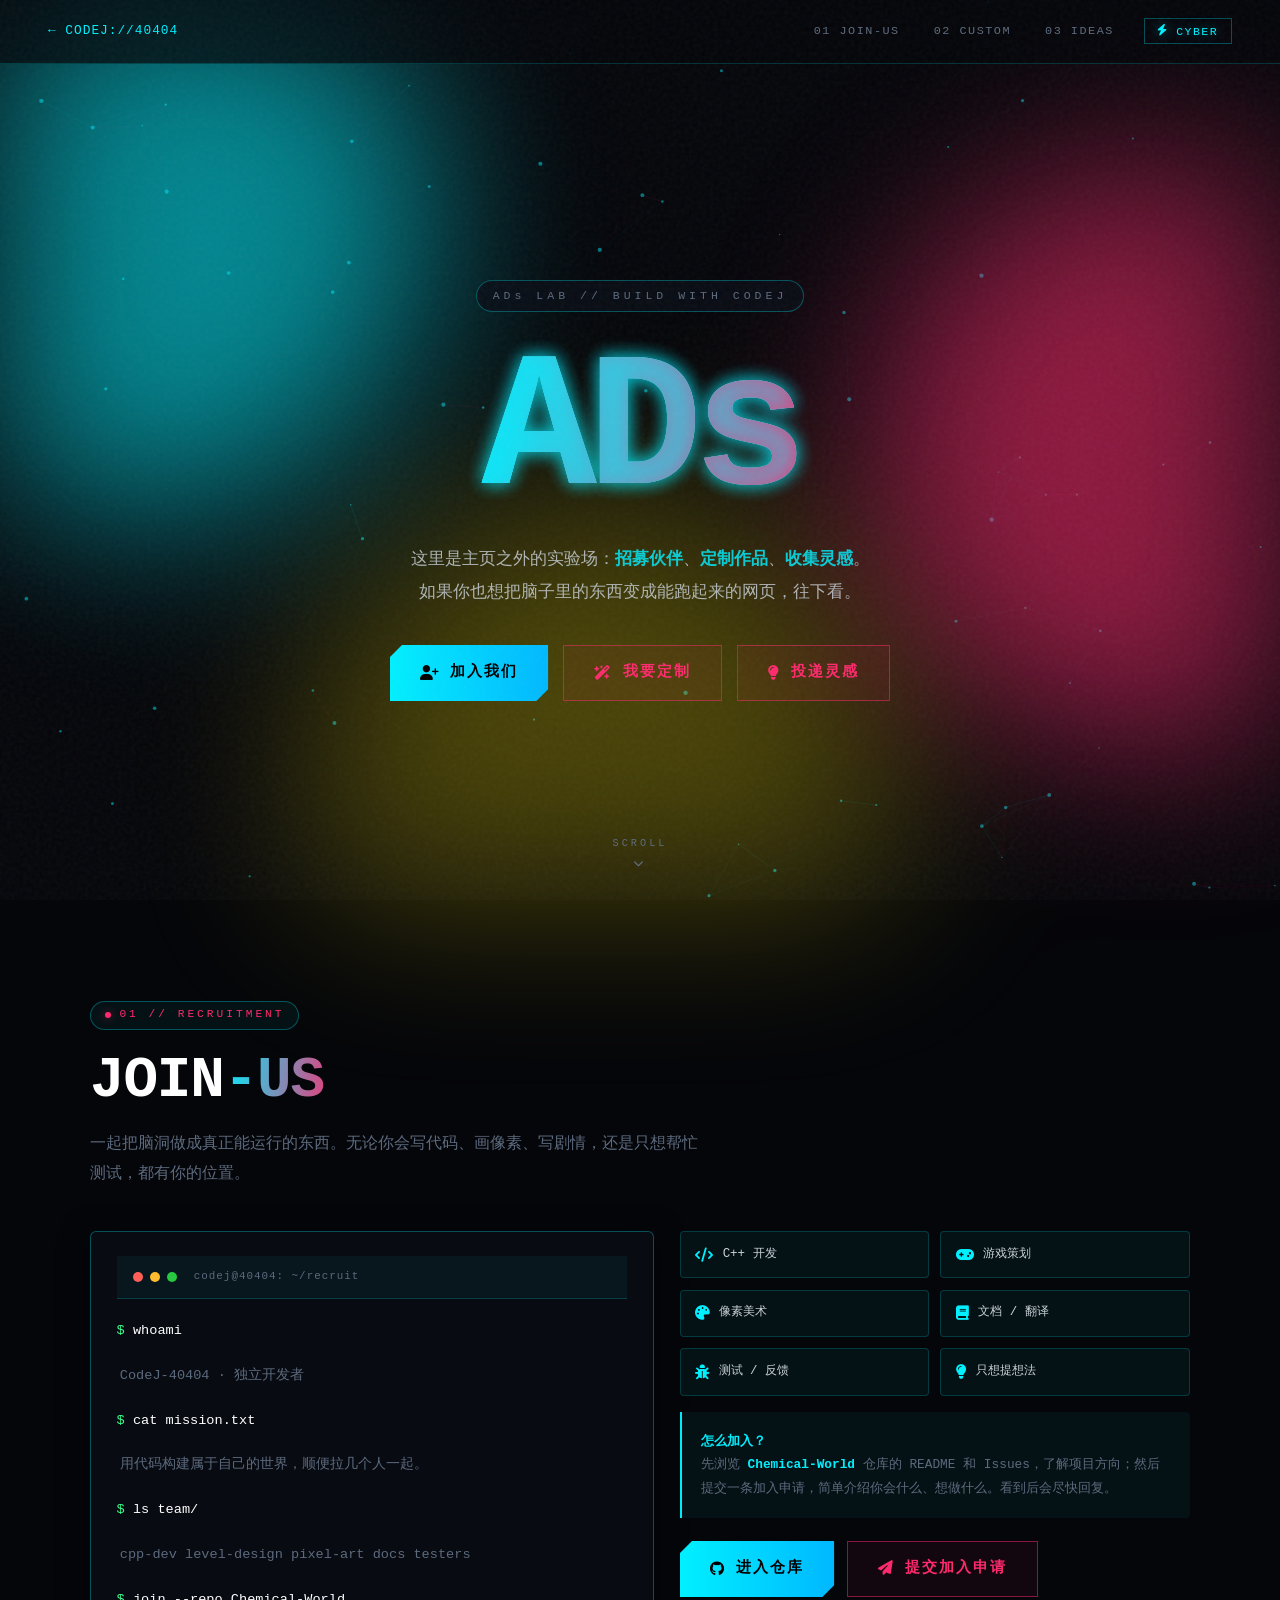
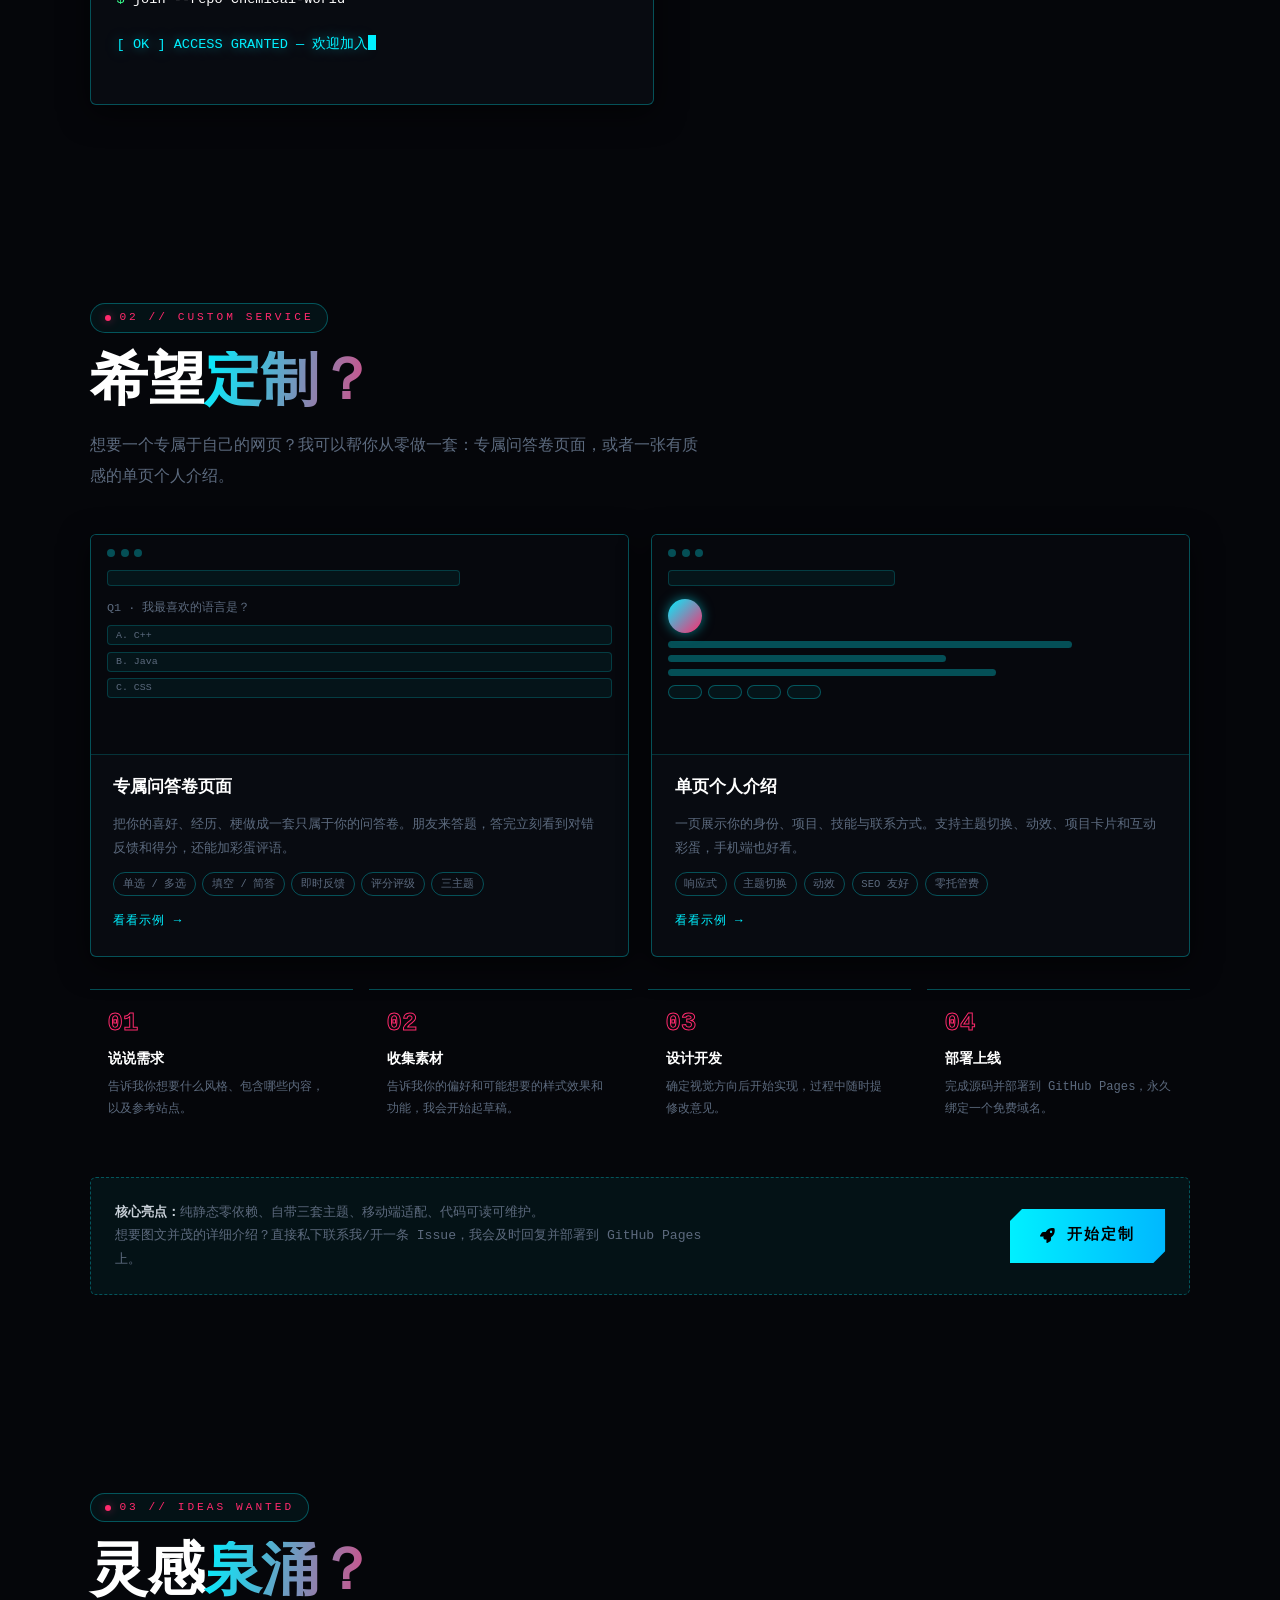
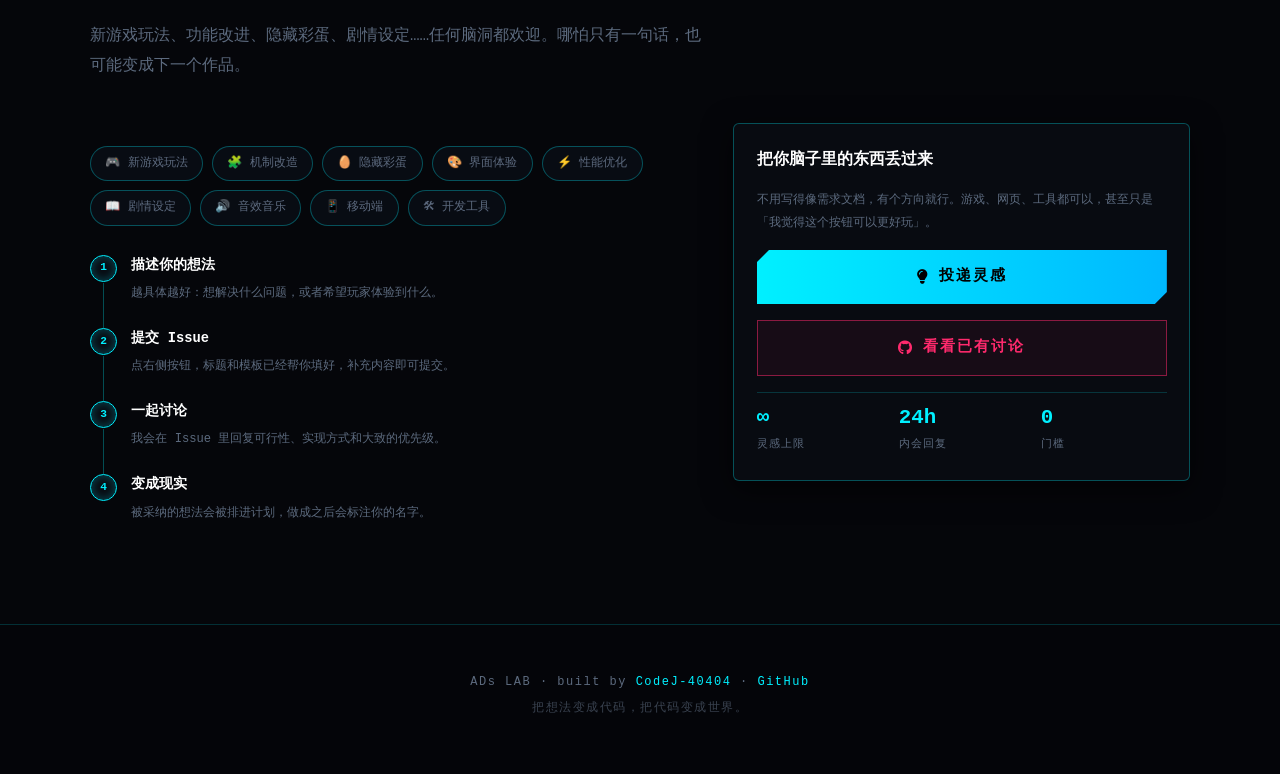
==== commit 0f854e77: "Add ADs entry section on homepage" ====
--- a/ads.html
+++ b/ads.html
@@ -557,24 +557,24 @@
         <div class="step">
           <div class="step-num">02</div>
           <div class="step-name">收集素材</div>
-          <div class="step-desc">我发你一份问答清单，填完就能拿到你的全部信息与偏好。</div>
+          <div class="step-desc">告诉我你的偏好和可能想要的样式效果和功能，我会开始起草稿。</div>
         </div>
         <div class="step">
           <div class="step-num">03</div>
           <div class="step-name">设计开发</div>
-          <div class="step-desc">确定视觉方向后开始实现，过程中随时可以提修改意见。</div>
+          <div class="step-desc">确定视觉方向后开始实现，过程中随时提修改意见。</div>
         </div>
         <div class="step">
           <div class="step-num">04</div>
           <div class="step-name">部署上线</div>
-          <div class="step-desc">交付源码并协助部署到 GitHub Pages，域名绑定也能帮你弄。</div>
+          <div class="step-desc">完成源码并部署到 GitHub Pages，永久绑定一个免费域名。</div>
         </div>
       </div>
 
       <div class="custom-foot">
         <p>
           <b>核心亮点：</b>纯静态零依赖、自带三套主题、移动端适配、代码可读可维护。<br>
-          想要图文并茂的详细介绍？直接开一条 Issue，我会给你完整方案与报价。
+          想要图文并茂的详细介绍？直接私下联系我/开一条 Issue，我会及时回复并部署到 GitHub Pages 上。
         </p>
         <a class="magnet-btn"
            href="https://github.com/CodeJ-40404/CodeJ-40404/issues/new"
--- a/style.css
+++ b/style.css
@@ -158,6 +158,7 @@
 html[data-theme="cyber"] .flicker { display: block; }
 html[data-theme="star"] #stars { display: block; }
 
+
 #matrix, #stars {
   position: fixed;
   inset: 0;
@@ -1155,6 +1156,76 @@
 @media (max-width: 760px) {
   .quiz-preview { grid-template-columns: 1fr; }
   .qp-big { font-size: 3.5rem; }
+}
+
+/* ---------- ADs 入口 ---------- */
+.ads-entry {
+  position: relative;
+  margin-top: 1.4rem;
+  padding: 1px;
+  border-radius: calc(var(--radius) + 2px);
+  overflow: hidden;
+  background: var(--line2);
+}
+.ads-entry::before {
+  content: '';
+  position: absolute;
+  left: 50%; top: 50%;
+  width: 200%; aspect-ratio: 1 / 1;
+  transform: translate(-50%, -50%);
+  background: conic-gradient(from 0deg,
+    transparent 0 62%,
+    var(--a1) 72%,
+    var(--a2) 82%,
+    var(--a3) 90%,
+    transparent 100%);
+  animation: adsSweep 6s linear infinite;
+}
+@keyframes adsSweep {
+  to { transform: translate(-50%, -50%) rotate(360deg); }
+}
+.ads-entry-inner {
+  position: relative; z-index: 1;
+  display: grid;
+  grid-template-columns: minmax(0, 1fr) auto auto;
+  align-items: center;
+  gap: 1.8rem;
+  padding: 1.6rem 1.8rem;
+  border-radius: calc(var(--radius) + 1px);
+  background: var(--panel2);
+}
+.ads-entry-kicker {
+  font-size: 0.66rem; letter-spacing: 2px;
+  color: var(--a2); margin-bottom: 0.45rem;
+}
+.ads-entry-title {
+  font-size: 1.3rem; color: var(--title);
+  margin: 0 0 0.4rem; font-weight: 700;
+}
+.ads-entry-desc {
+  font-size: 0.8rem; line-height: 1.8;
+  color: var(--dim); max-width: 460px;
+}
+.ads-entry-list { display: flex; gap: 0.5rem; flex-wrap: wrap; }
+.ads-entry-item {
+  font-size: 0.68rem; letter-spacing: 1px; white-space: nowrap;
+  padding: 0.42rem 0.8rem; border-radius: 99px;
+  border: 1px solid var(--line2); color: var(--dim);
+  transition: color 0.25s, border-color 0.25s, box-shadow 0.25s;
+}
+.ads-entry:hover .ads-entry-item {
+  color: var(--a1); border-color: var(--a1);
+  box-shadow: 0 0 14px var(--line2);
+}
+.ads-entry-btn { white-space: nowrap; }
+
+@media (max-width: 760px) {
+  .ads-entry-inner {
+    grid-template-columns: 1fr;
+    gap: 1.1rem;
+    padding: 1.3rem 1.2rem;
+  }
+  .ads-entry-btn { justify-self: start; }
 }
 
 /* ---------- GAMES 掌机板块 ---------- */
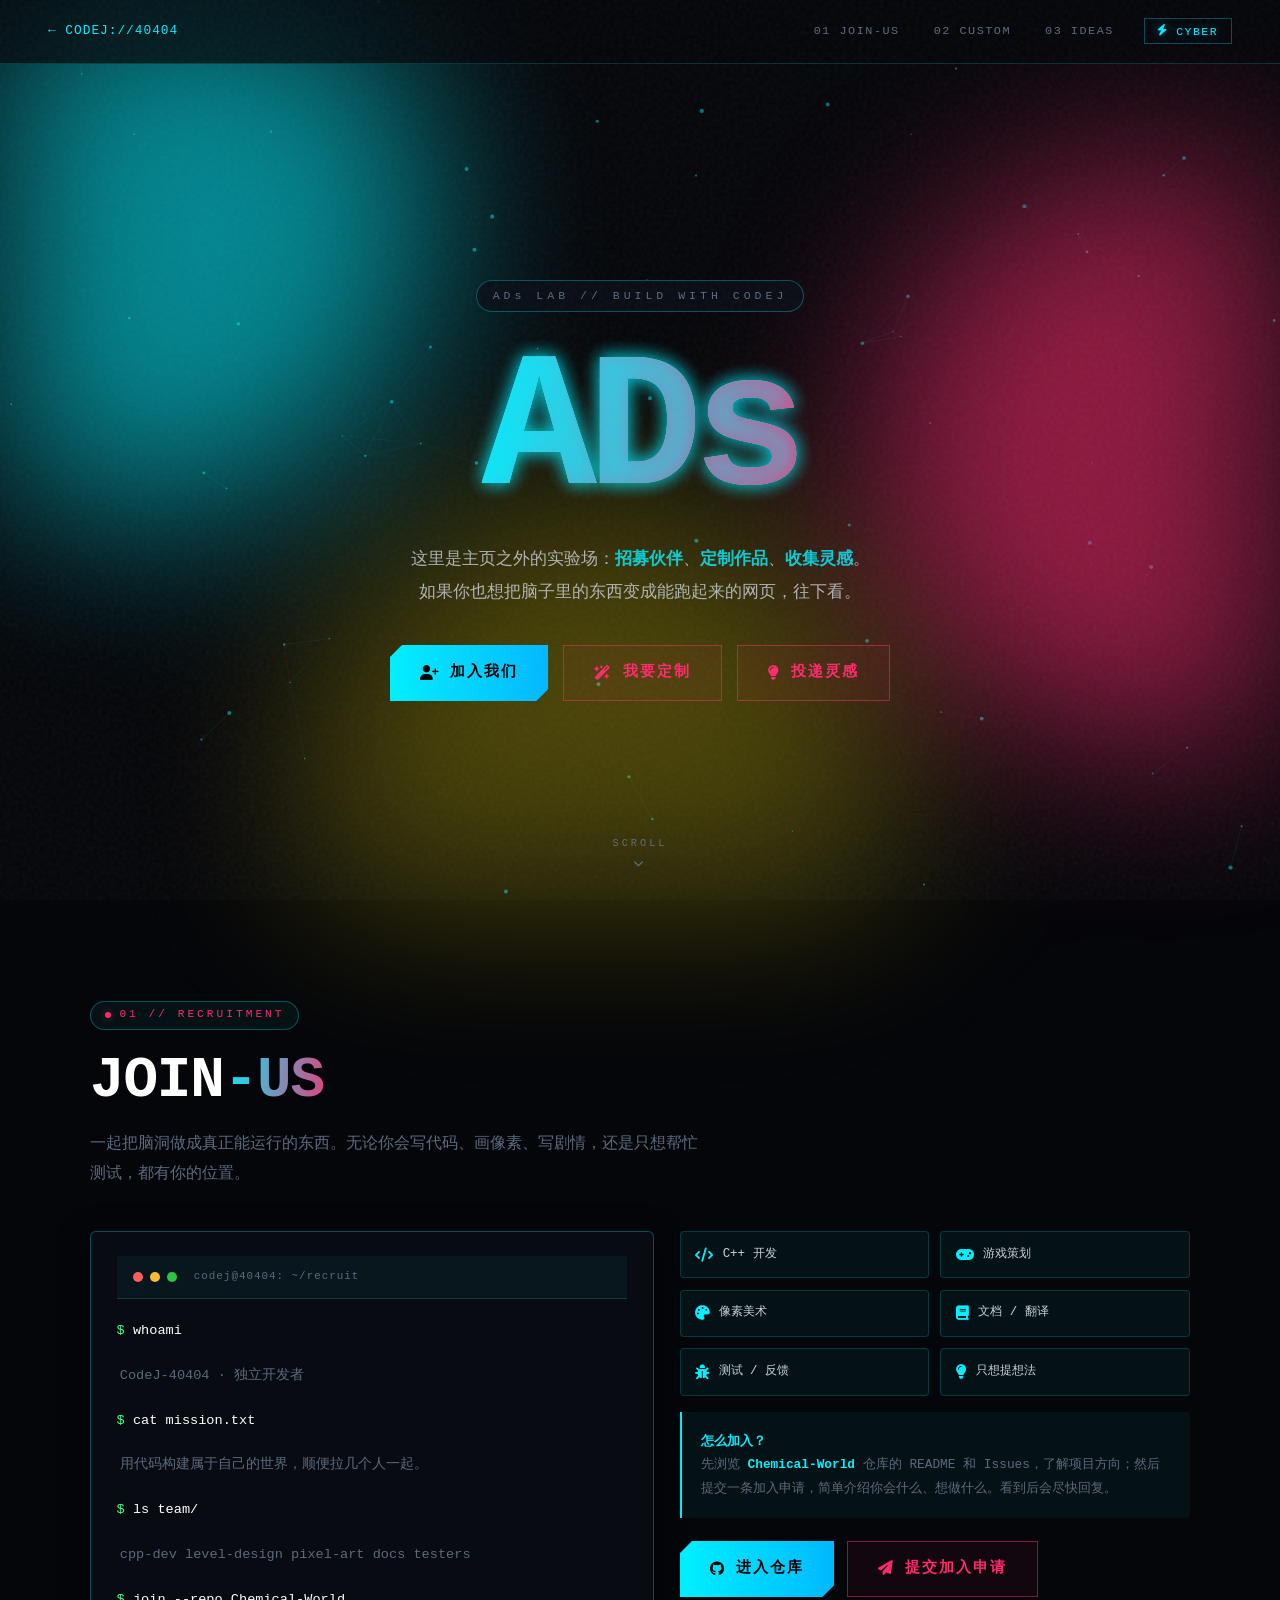
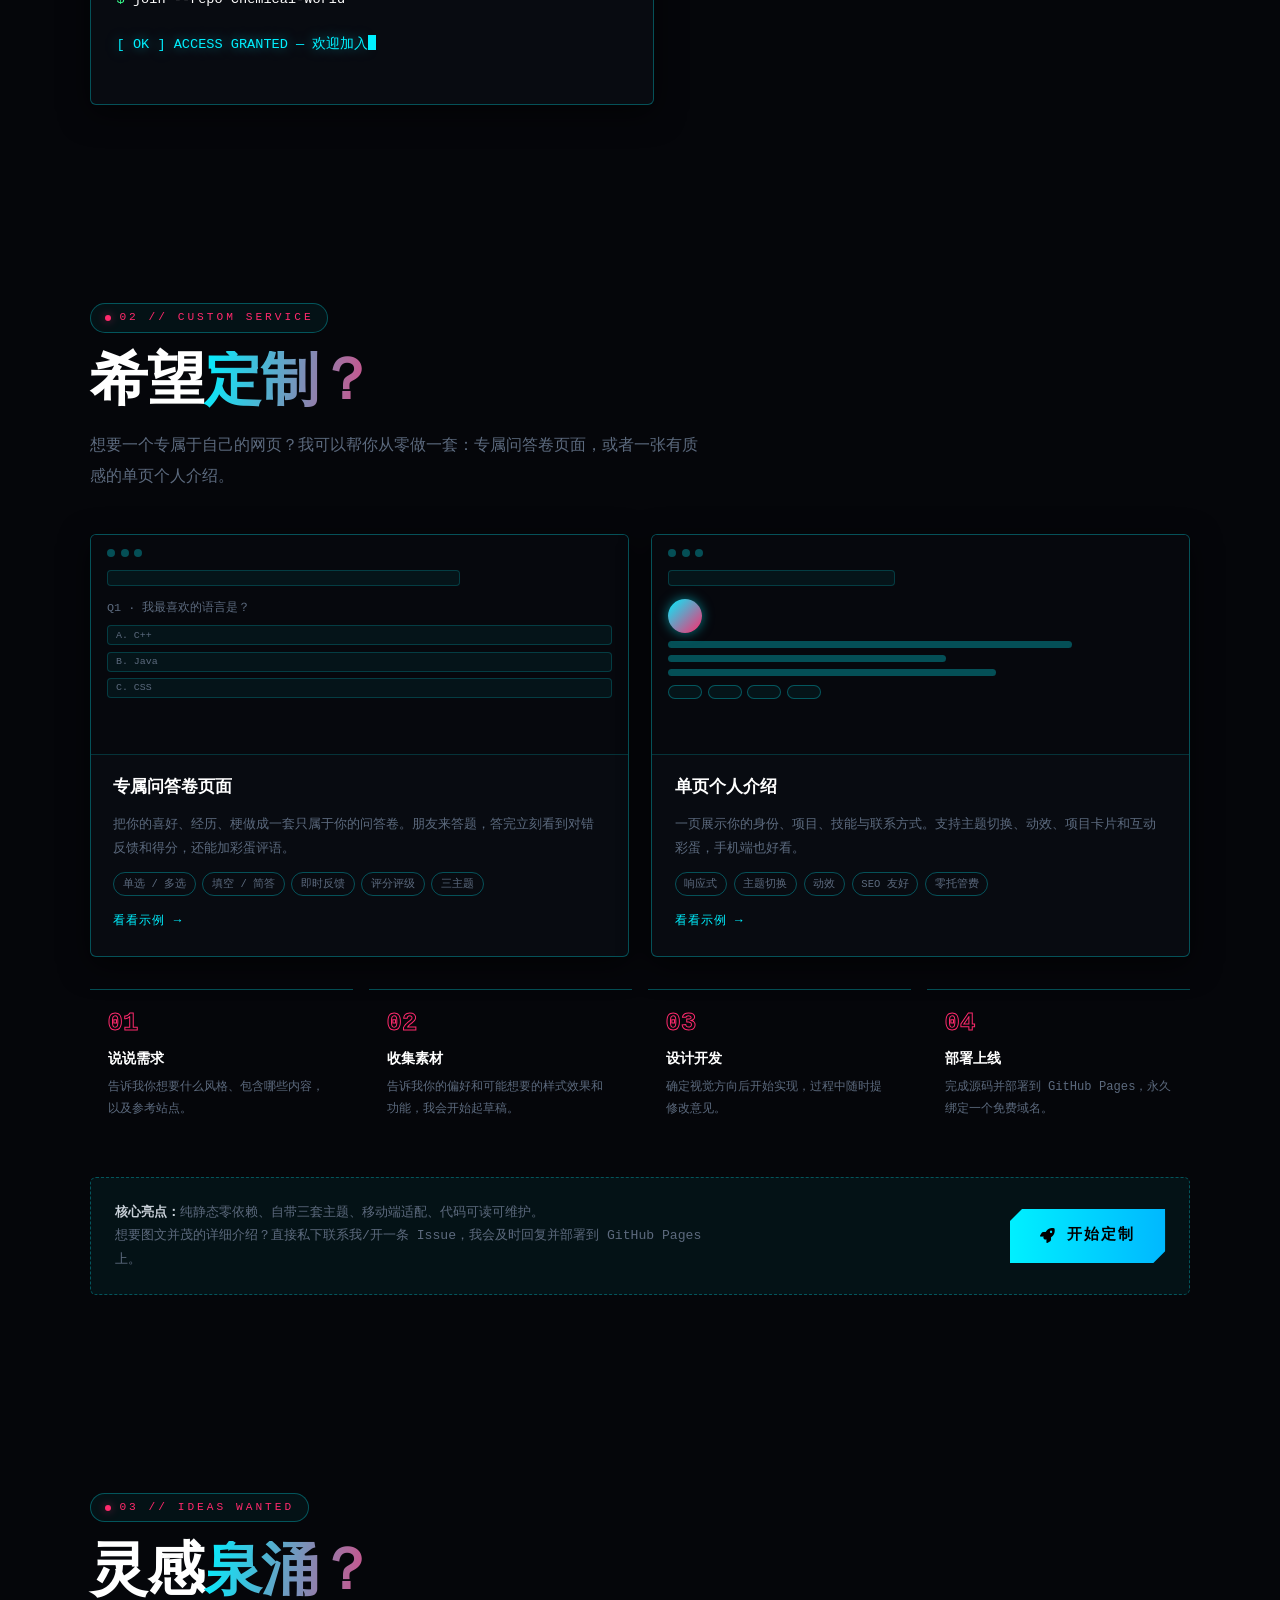
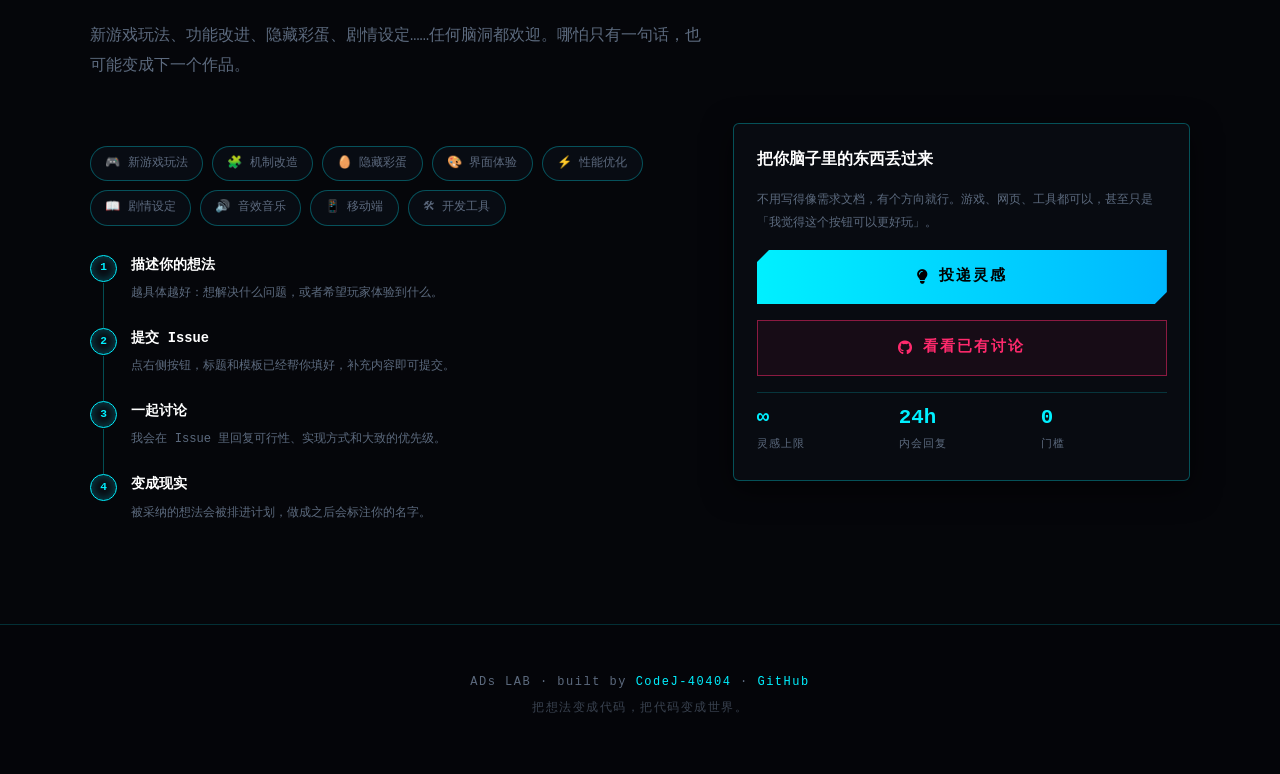
==== commit 3b3293f1: "Add glass and 8-bit themes, glass scenery background and birthday easter egg" ====
--- a/ads.html
+++ b/ads.html
@@ -681,7 +681,9 @@
 var THEMES = [
   { id: 'modern', name: 'MODERN', icon: 'fa-feather' },
   { id: 'star',   name: 'STAR',   icon: 'fa-star' },
-  { id: 'cyber',  name: 'CYBER',  icon: 'fa-bolt' }
+  { id: 'cyber',  name: 'CYBER',  icon: 'fa-bolt' },
+  { id: 'glass',  name: 'GLASS',  icon: 'fa-droplet' },
+  { id: 'pixel',  name: '8BIT',   icon: 'fa-terminal' }
 ];
 var themeBtn = document.getElementById('theme-toggle');
 function currentTheme() { return document.documentElement.dataset.theme || 'cyber'; }
--- a/style.css
+++ b/style.css
@@ -1,6 +1,6 @@
 /* ============================================================
    CodeJ-40404.github.io — 共享样式
-   三套主题：cyber(赛博朋克) / star(星空) / modern(简约现代)
+   五套主题：cyber(赛博朋克) / star(星空) / modern(简约现代) / glass(液态玻璃) / pixel(8bit终端)
    ============================================================ */
 
 /* ---------- 主题变量 ---------- */
@@ -126,6 +126,93 @@
   --sel-color: #fff;
 }
 
+html[data-theme="glass"] {
+  --bg: #e9f0fb;
+  --bg-image:
+    linear-gradient(165deg, rgba(246, 250, 255, 0.86) 0%, rgba(238, 244, 255, 0.7) 48%, rgba(243, 248, 255, 0.84) 100%),
+    radial-gradient(ellipse 65% 55% at 12% 0%, rgba(125, 211, 252, 0.38), transparent 65%),
+    radial-gradient(ellipse 60% 50% at 92% 8%, rgba(216, 180, 254, 0.32), transparent 65%),
+    url('fengjing.png');
+  --nav-bg: rgba(255, 255, 255, 0.55);
+  --panel: rgba(255, 255, 255, 0.55);
+  --panel2: rgba(255, 255, 255, 0.42);
+  --panel3: rgba(255, 255, 255, 0.38);
+  --text: #1c2742;
+  --dim: #5b6584;
+  --a1: #2f7cf6;
+  --a2: #a855f7;
+  --a3: #06b6d4;
+  --green: #059669;
+  --line: rgba(120, 145, 200, 0.22);
+  --line2: rgba(120, 145, 200, 0.35);
+  --title: #0f1a3a;
+  --title-glow: none;
+  --glow-a1: 0 0 10px rgba(47, 124, 246, 0.25);
+  --glow-a2: 0 0 10px rgba(168, 85, 247, 0.22);
+  --glow-a3: 0 0 10px rgba(6, 182, 212, 0.22);
+  --font: 'Segoe UI', system-ui, -apple-system, 'PingFang SC', 'Microsoft YaHei', sans-serif;
+  --radius: 18px;
+  --btn-radius: 14px;
+  --btn-clip: none;
+  --btn1-bg: linear-gradient(100deg, #2f7cf6, #8b5cf6);
+  --btn1-color: #fff;
+  --btn1-shadow: 0 10px 24px rgba(47, 124, 246, 0.28);
+  --btn1-shadow-h: 0 14px 32px rgba(139, 92, 246, 0.4);
+  --btn2-color: #2f7cf6;
+  --btn2-bg: rgba(255, 255, 255, 0.55);
+  --btn2-border: rgba(120, 145, 200, 0.35);
+  --btn2-bg-h: rgba(255, 255, 255, 0.8);
+  --btn2-shadow-h: 0 10px 24px rgba(47, 124, 246, 0.18);
+  --card-shadow: 0 8px 32px rgba(80, 110, 170, 0.12), inset 0 1px 0 rgba(255, 255, 255, 0.8);
+  --scroll-bg: #e9eefb;
+  --scroll-thumb: linear-gradient(#2f7cf6, #a855f7);
+  --sel-bg: #2f7cf6;
+  --sel-color: #fff;
+}
+
+html[data-theme="pixel"] {
+  --bg: #030805;
+  --bg-image:
+    radial-gradient(ellipse 70% 50% at 50% -10%, rgba(51, 255, 102, 0.1), transparent 65%),
+    repeating-linear-gradient(0deg, rgba(51, 255, 102, 0.035) 0 1px, transparent 1px 4px),
+    repeating-linear-gradient(90deg, rgba(51, 255, 102, 0.025) 0 1px, transparent 1px 4px);
+  --nav-bg: rgba(3, 8, 5, 0.92);
+  --panel: rgba(6, 18, 10, 0.9);
+  --panel2: rgba(4, 12, 7, 0.95);
+  --panel3: rgba(51, 255, 102, 0.06);
+  --text: #b8ffc8;
+  --dim: #4f8a5f;
+  --a1: #33ff66;
+  --a2: #ffb000;
+  --a3: #00e5ff;
+  --green: #33ff66;
+  --line: rgba(51, 255, 102, 0.22);
+  --line2: rgba(51, 255, 102, 0.42);
+  --title: #d8ffe2;
+  --title-glow: 0 0 12px rgba(51, 255, 102, 0.55);
+  --glow-a1: 0 0 10px rgba(51, 255, 102, 0.5);
+  --glow-a2: 0 0 10px rgba(255, 176, 0, 0.45);
+  --glow-a3: 0 0 10px rgba(0, 229, 255, 0.4);
+  --font: 'Courier New', 'Cascadia Code', 'JetBrains Mono', monospace;
+  --radius: 0px;
+  --btn-radius: 0px;
+  --btn-clip: none;
+  --btn1-bg: #33ff66;
+  --btn1-color: #031007;
+  --btn1-shadow: 4px 4px 0 #0b3b1c;
+  --btn1-shadow-h: 4px 4px 0 #17612f;
+  --btn2-color: #33ff66;
+  --btn2-bg: transparent;
+  --btn2-border: rgba(51, 255, 102, 0.55);
+  --btn2-bg-h: rgba(51, 255, 102, 0.12);
+  --btn2-shadow-h: 4px 4px 0 rgba(51, 255, 102, 0.18);
+  --card-shadow: 6px 6px 0 rgba(51, 255, 102, 0.1);
+  --scroll-bg: #030805;
+  --scroll-thumb: #33ff66;
+  --sel-bg: #33ff66;
+  --sel-color: #031007;
+}
+
 /* ---------- 基础 ---------- */
 * { margin: 0; padding: 0; box-sizing: border-box; }
 
@@ -157,6 +244,84 @@
 html[data-theme="cyber"] .scanlines,
 html[data-theme="cyber"] .flicker { display: block; }
 html[data-theme="star"] #stars { display: block; }
+
+/* ---------- 液态玻璃主题特效 ---------- */
+html[data-theme="glass"] body {
+  background-size: 140% 140%, 140% 140%, 140% 140%, 120% 120%;
+  background-repeat: repeat, repeat, repeat, no-repeat;
+  background-position: 0% 0%, 0% 0%, 0% 0%, 40% 40%;
+  animation: glassDrift 32s ease-in-out infinite alternate;
+}
+@keyframes glassDrift {
+  from { background-position: 0% 0%, 0% 0%, 0% 0%, 25% 35%; }
+  to   { background-position: 100% 100%, 100% 100%, 100% 100%, 75% 65%; }
+}
+html[data-theme="glass"] .nav {
+  background: var(--nav-bg);
+  backdrop-filter: blur(22px) saturate(180%);
+  -webkit-backdrop-filter: blur(22px) saturate(180%);
+}
+html[data-theme="glass"] .hud,
+html[data-theme="glass"] .repo-card,
+html[data-theme="glass"] .term-window,
+html[data-theme="glass"] .qp-card,
+html[data-theme="glass"] .console,
+html[data-theme="glass"] .ads-entry-inner,
+html[data-theme="glass"] #stat-overview,
+html[data-theme="glass"] #stat-contribs,
+html[data-theme="glass"] #stat-langs {
+  backdrop-filter: blur(18px) saturate(160%);
+  -webkit-backdrop-filter: blur(18px) saturate(160%);
+  border-color: rgba(255, 255, 255, 0.72);
+  box-shadow: 0 8px 32px rgba(80, 110, 170, 0.12),
+              inset 0 1px 0 rgba(255, 255, 255, 0.9);
+}
+html[data-theme="glass"] .repo-card,
+html[data-theme="glass"] .hud,
+html[data-theme="glass"] .term-window {
+  transition: background 0.4s ease, border-color 0.3s ease, box-shadow 0.3s ease, transform 0.3s ease;
+}
+@media (prefers-reduced-motion: reduce) {
+  html[data-theme="glass"] body { animation: none; }
+}
+
+/* ---------- 8BIT 终端主题特效 ---------- */
+html[data-theme="pixel"] .scanlines,
+html[data-theme="pixel"] .flicker { display: block; }
+html[data-theme="pixel"] .flicker { background: rgba(51, 255, 102, 0.025); }
+html[data-theme="pixel"] .repo-card::before,
+html[data-theme="pixel"] .repo-card::after { display: none; }
+html[data-theme="pixel"] .sec-title::after {
+  content: '█';
+  margin-left: 0.5rem;
+  color: var(--a1);
+  animation: blink 1.1s steps(1) infinite;
+}
+html[data-theme="pixel"] .nav-links a:hover {
+  background: var(--a1);
+  color: #031007;
+  text-shadow: none;
+}
+html[data-theme="pixel"] .hud,
+html[data-theme="pixel"] .repo-card,
+html[data-theme="pixel"] .term-window,
+html[data-theme="pixel"] .qp-card,
+html[data-theme="pixel"] .console,
+html[data-theme="pixel"] .ads-entry-inner,
+html[data-theme="pixel"] #stat-overview,
+html[data-theme="pixel"] #stat-contribs,
+html[data-theme="pixel"] #stat-langs {
+  border-width: 2px;
+  box-shadow: 6px 6px 0 rgba(51, 255, 102, 0.1);
+}
+html[data-theme="pixel"] .btn:active,
+html[data-theme="pixel"] .magnet-btn:active,
+html[data-theme="pixel"] .qp-start:active,
+html[data-theme="pixel"] .game-play:active {
+  transform: translate(3px, 3px);
+  box-shadow: none !important;
+}
+html[data-theme="pixel"] ::-webkit-scrollbar-thumb { border-radius: 0; }
 
 
 #matrix, #stars {
@@ -521,6 +686,8 @@
 
 html[data-theme="modern"] .repo-card::before,
 html[data-theme="modern"] .repo-card::after { display: none; }
+html[data-theme="glass"] .repo-card::before,
+html[data-theme="glass"] .repo-card::after { display: none; }
 
 .repo-card:hover {
   transform: translateY(-5px);
@@ -1502,3 +1669,87 @@
   html[data-theme="cyber"] .glitch::after { animation: none; }
   html { scroll-behavior: auto; }
 }
+
+/* ---------- 生日彩蛋（每年 3 月 9 日） ---------- */
+#bday-canvas {
+  position: fixed;
+  inset: 0;
+  width: 100%;
+  height: 100%;
+  pointer-events: none;
+  z-index: 9998;
+}
+.bday-card {
+  position: fixed;
+  left: 50%; top: 50%;
+  z-index: 9999;
+  width: min(420px, 90vw);
+  padding: 2.1rem 1.9rem 1.7rem;
+  text-align: center;
+  border: 1px solid var(--line2);
+  border-radius: var(--radius);
+  background: var(--panel);
+  box-shadow: 0 24px 80px rgba(0, 0, 0, 0.28), 0 0 42px var(--line2);
+  backdrop-filter: blur(18px) saturate(140%);
+  -webkit-backdrop-filter: blur(18px) saturate(140%);
+  animation: bdayPop 0.5s cubic-bezier(0.2, 1.3, 0.4, 1) both;
+}
+.bday-cake {
+  font-size: 3rem;
+  line-height: 1;
+  margin-bottom: 0.7rem;
+  animation: bdayBounce 1.8s ease-in-out infinite;
+}
+.bday-kicker {
+  font-size: 0.66rem;
+  letter-spacing: 2px;
+  color: var(--a2);
+}
+.bday-title {
+  margin: 0.45rem 0 0.6rem;
+  font-size: 1.5rem;
+  letter-spacing: 3px;
+  background: linear-gradient(90deg, var(--a1), var(--a2), var(--a3));
+  -webkit-background-clip: text;
+  background-clip: text;
+  -webkit-text-fill-color: transparent;
+  color: var(--title);
+}
+.bday-sub {
+  margin: 0;
+  font-size: 0.8rem;
+  line-height: 1.9;
+  color: var(--dim);
+}
+.bday-close {
+  margin-top: 1.2rem;
+  padding: 0.6rem 1.2rem;
+  font-family: inherit;
+  font-size: 0.75rem;
+  letter-spacing: 1px;
+  cursor: pointer;
+  color: var(--btn2-color);
+  background: var(--btn2-bg);
+  border: 1px solid var(--btn2-border);
+  border-radius: var(--btn-radius);
+  transition: background 0.2s, box-shadow 0.2s, transform 0.2s;
+}
+.bday-close:hover {
+  background: var(--btn2-bg-h);
+  box-shadow: var(--btn2-shadow-h);
+}
+@keyframes bdayPop {
+  from { opacity: 0; transform: translate(-50%, -46%) scale(0.9); }
+  to   { opacity: 1; transform: translate(-50%, -50%) scale(1); }
+}
+@keyframes bdayBounce {
+  0%, 100% { transform: translateY(0) rotate(-4deg); }
+  50%      { transform: translateY(-8px) rotate(4deg); }
+}
+@media (max-width: 600px) {
+  .bday-card { padding: 1.7rem 1.2rem 1.4rem; }
+  .bday-title { font-size: 1.25rem; letter-spacing: 2px; }
+}
+@media (prefers-reduced-motion: reduce) {
+  .bday-card, .bday-cake { animation: none; }
+}
